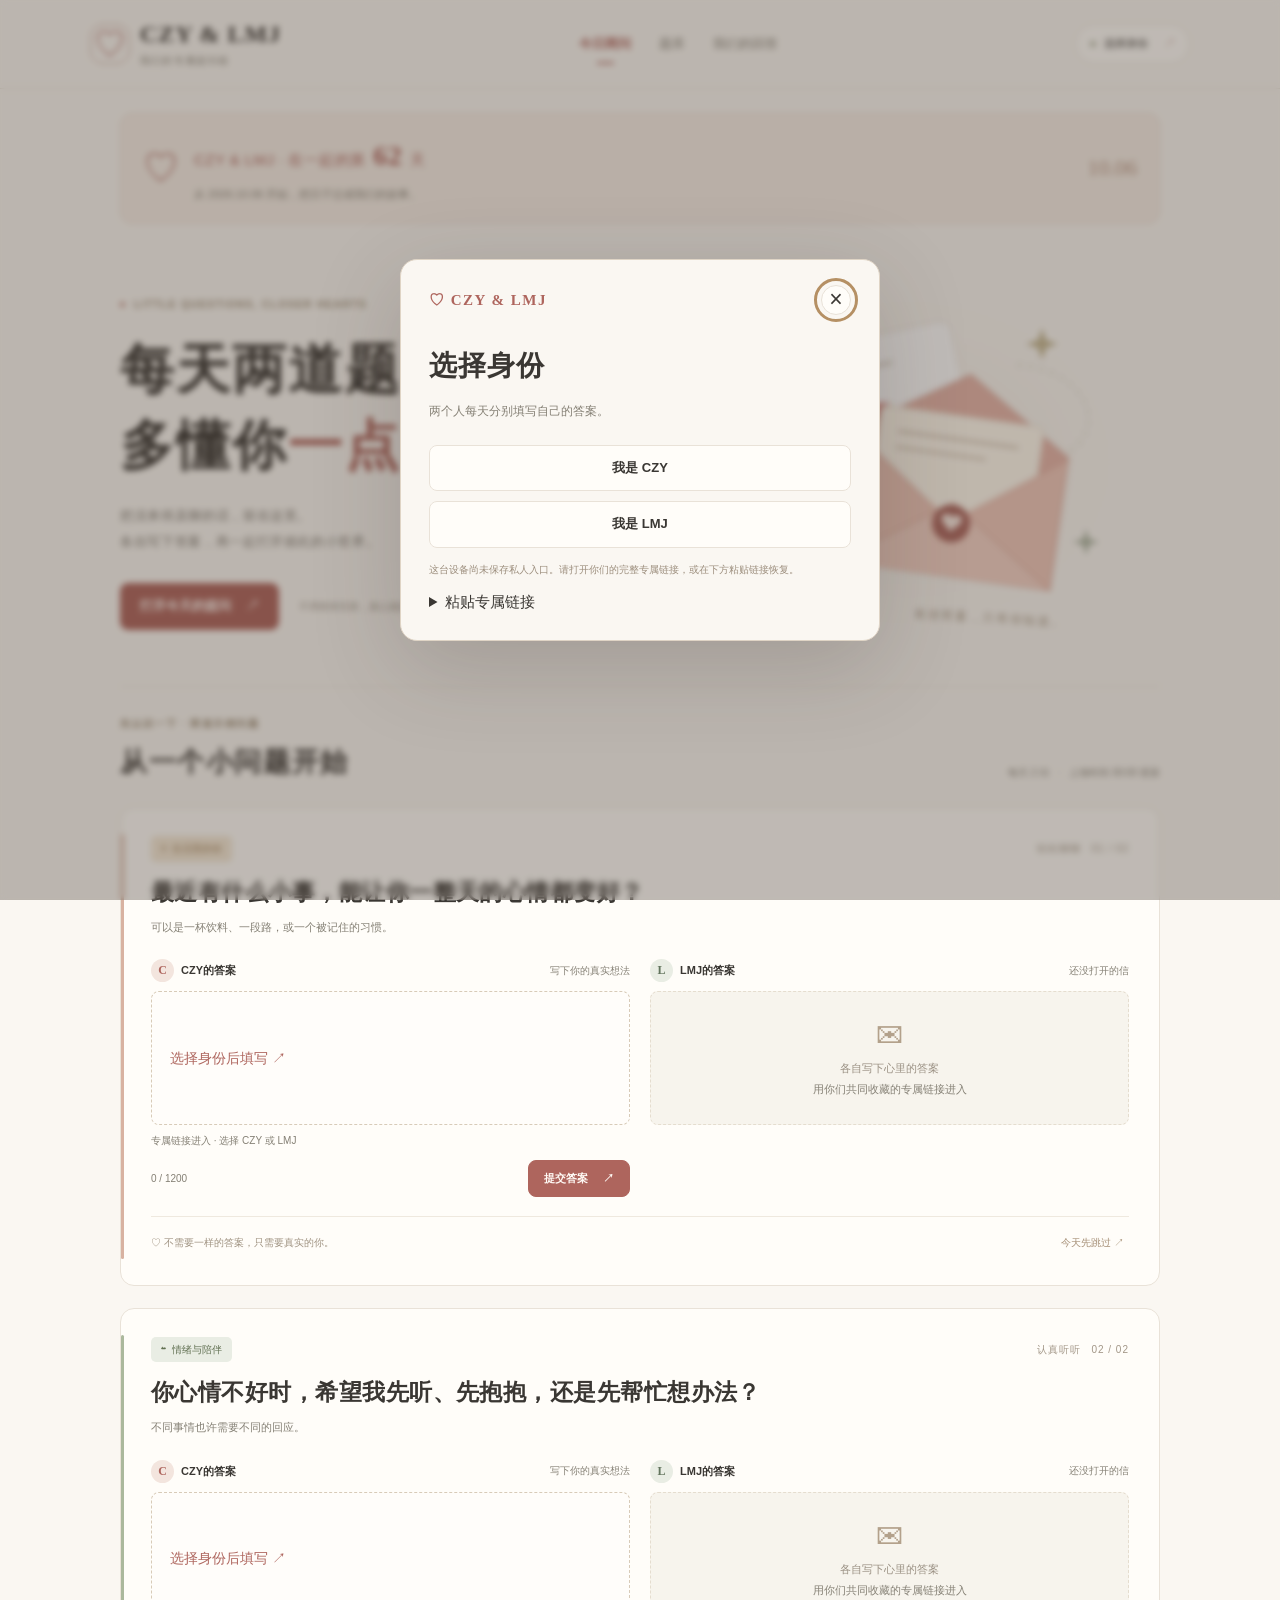
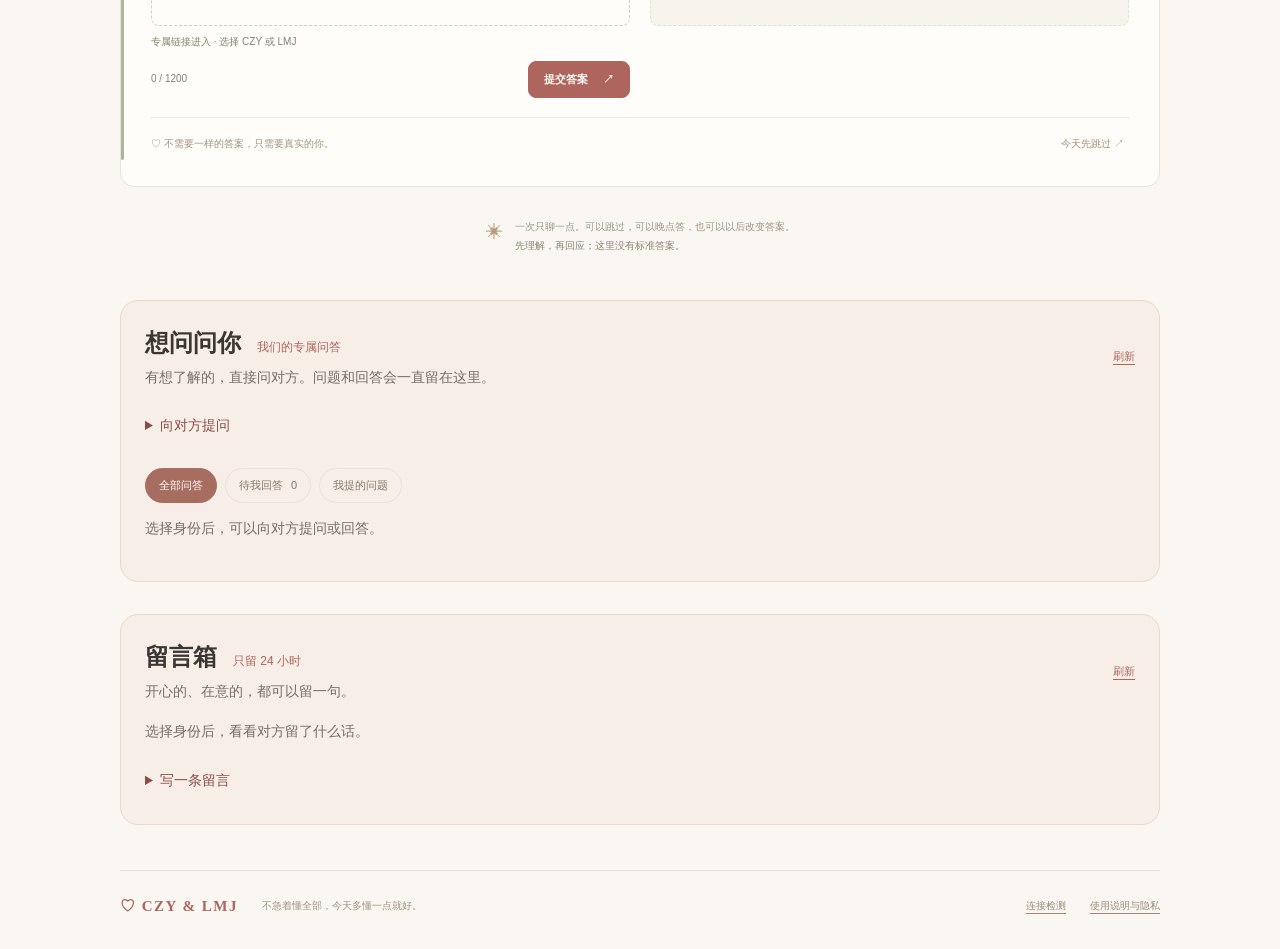
==== couple-box/index.html @ 1946dd61 "Add encrypted personal questions and replies between partners" ====
<!doctype html>
<html lang="zh-CN">
<head>
<meta charset="utf-8"><meta name="viewport" content="width=device-width,initial-scale=1,viewport-fit=cover">
<meta name="theme-color" content="#faf7f2"><meta name="referrer" content="no-referrer">
<meta name="description" content="每天两道小问题，各自写下答案，再一起读懂彼此。CZY 和 LMJ 的专属提问箱。">
<meta http-equiv="Content-Security-Policy" content="default-src 'self'; script-src 'self'; style-src 'self'; img-src 'self' data:; connect-src https://czy-lmj-couple-box.pages.dev http://127.0.0.1:43131; font-src 'self'; object-src 'none'; base-uri 'none'; form-action 'none'">
<title>CZY 和 LMJ 的专属提问箱</title>
<link rel="canonical" href="https://nick32625.github.io/couple-box/">
<link rel="icon" type="image/svg+xml" href="./icon.svg"><link rel="stylesheet" href="./style.css?v=20261021-personal-20261021-completion">
<script type="module" src="./app.js?v=20261021-personal"></script>
</head>
<body>
<a class="skip-link" href="#main">跳到主要内容</a>
<header class="site-header"><div class="header-inner">
<a href="./" class="brand" aria-label="CZY 和 LMJ 的提问箱首页"><span class="brand-icon">♡</span><span>CZY &amp; LMJ<small>我们的专属提问箱</small></span></a>
<nav aria-label="主导航"><button class="nav-tab active" data-view="today">今日两问</button><button class="nav-tab" data-view="library">题库</button><button class="nav-tab" data-view="history">我们的回答</button></nav>
<button class="account-btn" id="account-btn"><span class="status-dot"></span><span id="account-label">选择身份</span><span class="account-arrow">↗</span></button>
</div></header>
<main id="main" tabindex="-1">
<section class="anniversary-banner" aria-label="我们的恋爱纪念日"><span class="anniversary-heart" aria-hidden="true">♡</span><div><p>CZY &amp; LMJ · 在一起的第 <strong id="relationship-days">—</strong> 天</p><small>从 <time datetime="2026-10-06">2026.10.06</time> 开始，把日子过成我们的故事。</small></div><span class="anniversary-date">10.06</span></section>
<section class="view" id="view-today" aria-label="今日两问">
<div class="hero">
<div class="hero-copy"><p class="eyebrow"><span></span> LITTLE QUESTIONS, CLOSER HEARTS</p><h1>每天两道题，<br>多懂你<span class="accent">一点。</span></h1><p class="hero-desc">把没来得及聊的话，留在这里。<br>各自写下答案，再一起打开彼此的小世界。</p><div class="hero-actions"><button class="btn primary" id="start-btn">打开今天的提问 <span>↗</span></button><span class="hero-note">不用答得完美，真心就好。</span></div></div>
<div class="hero-art" aria-hidden="true"><svg viewBox="0 0 440 320" fill="none"><path d="M39 153c-30-91 94-127 109-78 14 44-68 68-23 107 27 24 74-3 70-35" stroke="#c7c7b0" stroke-width="1.5" stroke-dasharray="4 7"/><path d="M330 71c69 4 95 67 44 90" stroke="#c7c7b0" stroke-width="1.5" stroke-dasharray="4 7"/><path d="m354 34 4 12 12 4-12 4-4 12-4-12-12-4 12-4 4-12Z" fill="#c4b793"/><path d="m63 228 3 8 8 3-8 3-3 8-3-8-8-3 8-3 3-8Z" fill="#c4b793"/><g transform="rotate(-12 185 150)"><rect x="105" y="44" width="180" height="208" rx="11" fill="#fff" stroke="#e6dcd1"/><path d="M127 74h92M127 89h62" stroke="#ddd6cc" stroke-width="4" stroke-linecap="round"/><path d="M182 121c-16-24-47-2-29 21l29 29 29-29c18-23-13-45-29-21Z" fill="#db9690"/><path d="M127 197h124M127 212h91" stroke="#e6dcd1" stroke-width="4" stroke-linecap="round"/></g><g transform="rotate(8 270 195)"><path d="m159 149 108-69 108 69v134H159V149Z" fill="#e5b4a8" stroke="#ce9b8e"/><rect x="183" y="122" width="164" height="126" rx="7" fill="#fff9ee" stroke="#e3d6c6"/><path d="M204 146h119M204 162h88" stroke="#d7c9b8" stroke-width="3" stroke-linecap="round"/><path d="m159 151 108 78 108-78v132H159V151Z" fill="#efc6b9" stroke="#d8a799"/><path d="m159 283 108-73 108 73" fill="#f3d1c5" stroke="#d8a799"/><circle cx="268" cy="230" r="19" fill="#ad6860"/><path d="M268 224c-5-7-14 0-8 6l8 8 8-8c6-6-3-13-8-6Z" fill="#faebe3"/></g><path d="m398 235 3 10 10 3-10 3-3 10-3-10-10-3 10-3 3-10Z" fill="#adb5a3"/><path d="M88 285c49 6 79-8 84-24" stroke="#bcb9a2" stroke-width="1.5" stroke-dasharray="4 7"/></svg><span class="art-caption">有些答案，只有你知道。</span></div>
</div>
<div class="daily-heading" id="daily-anchor"><div><p class="eyebrow" id="date-label">TODAY'S LITTLE CONVERSATION</p><h2 id="daily-title">今天，想听你说</h2></div><span class="daily-count">每天 2 问 <span>·</span> 上海时间 00:00 更新</span></div>
<div class="room-strip" id="room-strip" hidden><div><span class="paired-hearts">♡ ♡</span><span id="room-names"></span><span id="join-status" class="muted"></span></div><div><span id="sync-state" role="status">正在连接云端</span><button class="text-btn" id="refresh-btn">刷新</button><button class="text-btn" id="invite-btn">保存入口 ↗</button></div></div>
<div class="message error" id="page-error" role="alert" hidden></div>
<div id="daily-cards" class="daily-cards"><div class="loading-card">正在准备今天的问题…</div></div>
<div class="gentle-note"><span>✳</span><p>一次只聊一点。可以跳过，可以晚点答，也可以以后改变答案。<br><strong>先理解，再回应；这里没有标准答案。</strong></p></div>
<section class="whispers personal-questions" id="personal-questions" aria-labelledby="personal-title">
<div class="whisper-heading"><div><h2 id="personal-title">想问问你 <span>我们的专属问答</span></h2><p>有想了解的，直接问对方。问题和回答会一直留在这里。</p></div><button type="button" class="text-btn" data-personal-refresh>刷新</button></div>
<details class="whisper-compose personal-compose"><summary>向对方提问</summary><form data-personal-compose>
<label for="personal-input" data-personal-label>想问对方什么？</label>
<textarea id="personal-input" maxlength="600" rows="3" placeholder="有件事，我想听听你的想法……"></textarea>
<div class="whisper-compose-foot"><span data-personal-count>0 / 600</span><button type="submit" class="btn primary" data-personal-send>发送问题</button></div>
</form></details>
<div class="filter-row personal-filters" aria-label="筛选专属问答"><button type="button" class="filter-chip selected" data-personal-filter="all" aria-pressed="true">全部问答</button><button type="button" class="filter-chip" data-personal-filter="pending" aria-pressed="false">待我回答 <span data-personal-pending>0</span></button><button type="button" class="filter-chip" data-personal-filter="mine" aria-pressed="false">我提的问题</button></div>
<p class="whisper-status" role="status" data-personal-status hidden></p><div data-personal-list></div>
<button type="button" class="text-btn" data-personal-more hidden>查看更多问答</button>
</section>
<section class="whispers mailbox" id="mailbox" aria-labelledby="mailbox-title">
<div class="whisper-heading"><div><h2 id="mailbox-title">留言箱 <span>只留 24 小时</span></h2><p>开心的、在意的，都可以留一句。</p></div><button type="button" class="text-btn" data-whisper-refresh>刷新</button></div>
<div data-whisper-list></div>
<details class="whisper-compose"><summary>写一条留言</summary><form>
<label for="mailbox-input" data-whisper-label>给对方的一句话</label>
<textarea id="mailbox-input" maxlength="600" rows="4" placeholder="发生了什么，心里怎么想，希望对方知道什么……" aria-describedby="mailbox-policy" autocomplete="off"></textarea>
<fieldset class="tone-picker"><legend>这条留言是什么心情？</legend>
<label><input type="radio" name="message-tone" value="joy" required><span>小确幸<small>一点小开心</small></span></label>
<label><input type="radio" name="message-tone" value="warmth"><span>超开心<small>真的很开心</small></span></label>
<label><input type="radio" name="message-tone" value="grumble"><span>小在意<small>有一点不舒服</small></span></label>
<label><input type="radio" name="message-tone" value="serious"><span>认真说说<small>希望你重视这件事</small></span></label>
</fieldset>
<div class="whisper-compose-foot"><span data-whisper-count>0 / 600</span><button type="submit" class="btn primary" data-whisper-send>发送</button></div>
<p id="mailbox-policy" class="whisper-policy">发送后 24 小时自动消失，不留历史。未发送的文字不会保存。</p>
</form></details><p class="whisper-status" role="status" data-whisper-status hidden></p>
</section>
</section>
<section class="view" id="view-library" aria-label="题库" hidden><div class="page-title"><p class="eyebrow">A LITTLE MORE ABOUT YOU</p><h1>慢慢认识你</h1><p>先聊现在，再聊以后。71 道题分 4 个阶段，每天从适合当前阶段的题里随机选两道。</p></div><div class="library-tools"><label class="search"><span>⌕</span><input type="search" id="question-search" placeholder="找一个想聊的话题…" aria-label="搜索题目"></label><div class="filter-row" id="topic-filters" aria-label="按主题筛选"></div></div><div class="library-count" id="library-count"></div><div id="question-library"></div><details class="source-details"><summary>题目从哪里来？</summary><div><p>问题参考下列公开资料的主题与对话方法，重新编写为适合日常相处的中文问句，不是原版量表或关系测试。</p><ul id="source-list"></ul></div></details></section>
<section class="view" id="view-history" aria-label="我们的回答" hidden><div class="page-title"><p class="eyebrow">OUR LITTLE ARCHIVE</p><h1>写给彼此的日子</h1><p>那些认真写下来的话，会留在这里。</p></div><div id="history-content"></div></section>
</main>
<footer class="site-footer"><a href="./" class="brand-mini">♡ CZY &amp; LMJ</a><p>不急着懂全部，今天多懂一点就好。</p><a class="text-btn" href="./network.html">连接检测</a><button class="text-btn" id="help-btn">使用说明与隐私</button></footer>
<dialog id="modal"><div class="modal-top"><span class="brand-mini">♡ CZY &amp; LMJ</span><button class="close-btn" id="close-modal" aria-label="关闭弹窗">×</button></div><div id="modal-body"></div></dialog>
<div id="toast" role="status" aria-live="polite" hidden></div>
</body></html>
---- couple-box/style.css ----
:root{--paper:#faf7f2;--white:#fffdf9;--ink:#3a3733;--muted:#858075;--line:#e9e2d8;--accent:#ae655d;--accent-dark:#8a4c46;--rose:#f3e5de;--sage:#e9ede4;--green:#62745d;--peach:#f4e8d5;--serif:"Songti SC","STSong","Noto Serif SC",Georgia,serif;--sans:-apple-system,BlinkMacSystemFont,"PingFang SC","Microsoft YaHei",sans-serif}*{box-sizing:border-box}html{scroll-behavior:smooth}body{margin:0;background:var(--paper);color:var(--ink);font:15px/1.75 var(--sans);-webkit-font-smoothing:antialiased}button,input,textarea,select{font:inherit}button,a,input,textarea{touch-action:manipulation}button{cursor:pointer}button{color:inherit}a{color:inherit;text-decoration:none}button:disabled{cursor:wait;opacity:.6}button:focus-visible,a:focus-visible,input:focus-visible,textarea:focus-visible,summary:focus-visible{outline:3px solid #b59064;outline-offset:4px}[hidden]{display:none!important}.skip-link{position:fixed;z-index:100;top:-80px;left:16px;background:white;padding:12px}.skip-link:focus{top:8px}.site-header{position:sticky;top:0;z-index:20;background:rgba(250,247,242,.96);border-bottom:1px solid var(--line);backdrop-filter:blur(16px)}.header-inner{max-width:1160px;padding:20px 30px;margin:auto;display:flex;align-items:center;justify-content:space-between;gap:24px}.brand{display:flex;align-items:center;gap:10px;font-family:var(--serif);font-size:24px;font-weight:700;letter-spacing:.04em;line-height:1.2}.brand small{display:block;font:10px/1.4 var(--sans);letter-spacing:.12em;color:var(--muted);margin-top:5px}.brand-icon{display:grid;place-items:center;border:1px solid #c9a59a;width:40px;height:40px;border-radius:13px;color:var(--accent);font:32px/1 Georgia}.header-inner nav{display:flex;gap:28px;align-items:center}.nav-tab{border:0;background:transparent;padding:9px 0;color:var(--muted);font-size:13px;position:relative;white-space:nowrap}.nav-tab.active{color:var(--accent);font-weight:650}.nav-tab.active:after{content:'';height:2px;width:17px;position:absolute;bottom:0;left:calc(50% - 8px);background:var(--accent)}.account-btn{display:flex;align-items:center;gap:8px;padding:9px 14px;border:1px solid var(--line);border-radius:24px;background:var(--white);font-size:11px}.status-dot{width:6px;height:6px;border-radius:50%;background:#b6b9a4;flex:none}.account-arrow{color:var(--accent);padding-left:8px}main{max-width:1100px;margin:auto;padding:0 30px;min-height:65vh}#main:focus{outline:none}.hero{display:grid;grid-template-columns:1.12fr 1fr;align-items:center;padding:66px 0 50px;gap:40px}.eyebrow{font-size:10px;letter-spacing:.15em;color:#9a8a73;font-weight:600;margin:0 0 20px;line-height:1.7}.hero .eyebrow{display:flex;gap:9px;align-items:center}.eyebrow>span:first-child{display:inline-block;background:#bd8578;width:5px;height:5px;border-radius:50%}h1,h2,h3,p{margin-top:0}h1{font-family:var(--serif);font-size:54px;line-height:1.4;font-weight:600;letter-spacing:.04em;margin-bottom:19px}.accent{color:var(--accent)}.hero-desc{font-size:13px;line-height:2;color:#7c776e;letter-spacing:.05em}.hero-actions{display:flex;align-items:center;gap:20px;margin-top:28px}.btn{border:1px solid var(--line);background:var(--white);padding:11px 19px;min-height:44px;border-radius:8px;font-size:13px;font-weight:600;display:inline-flex;align-items:center;justify-content:center;gap:15px;transition:background .15s,transform .15s}.btn:hover{background:#f1e8de}.btn.primary{background:var(--accent);border-color:var(--accent);color:#fffaf5}.btn.primary:hover{background:var(--accent-dark)}.btn.soft{background:#f3ece2}.btn.full{width:100%}.hero-note{font-size:10px;color:#9a9185}.hero-art{position:relative;max-width:440px;width:100%;background:radial-gradient(ellipse at center,#f0e9de80,transparent 68%);padding:4px 0 22px}.hero-art svg{display:block;width:100%;height:auto}.art-caption{display:block;font-family:var(--serif);font-size:12px;letter-spacing:.14em;position:absolute;bottom:7px;right:64px;color:#a59580;transform:rotate(3deg)}.daily-heading{display:flex;align-items:flex-end;justify-content:space-between;border-top:1px solid var(--line);padding-top:28px;margin-bottom:21px;gap:20px;scroll-margin-top:115px}.daily-heading .eyebrow{margin-bottom:7px;font-size:10px}.daily-heading h2{font-family:var(--serif);font-size:27px;font-weight:600;margin:0;letter-spacing:.06em}.daily-count{font-size:10px;color:var(--muted);padding-bottom:5px;white-space:nowrap}.daily-count span{padding:0 6px}.room-strip{display:flex;flex-wrap:wrap;align-items:center;justify-content:space-between;background:#efeee6;border:1px solid #e3e4d8;padding:12px 17px;border-radius:10px;margin-bottom:16px;gap:8px 20px;font-size:11px}.room-strip>div{display:flex;gap:12px;align-items:center;flex-wrap:wrap}.paired-hearts{font-size:19px;color:var(--accent);letter-spacing:-2px}.muted{color:var(--muted)}.text-btn{border:0;background:none;padding:4px 0;font-size:11px;color:var(--accent);text-decoration:underline;text-underline-offset:4px}.daily-cards{display:grid;gap:22px}.q-card{border:1px solid var(--line);border-radius:14px;background:var(--white);padding:28px 30px;position:relative;overflow:hidden}.q-card:before{content:'';position:absolute;width:3px;top:26px;left:0;bottom:26px;background:#d8b2a1;border-radius:2px}.q-card.sage:before{background:#abb89c}.question-meta{display:flex;align-items:center;justify-content:space-between;margin-bottom:12px;gap:12px}.tag{font-size:10px;padding:4px 10px;border-radius:5px;display:inline-flex;align-items:center;gap:6px;background:var(--rose);color:#975d57}.tag.sage{background:var(--sage);color:#617052}.tag.peach{background:var(--peach);color:#9b7950}.question-meta-right{font-size:10px;color:#a29687;letter-spacing:.1em;display:flex;align-items:center;gap:10px}.question-title{font-family:var(--serif);font-size:23px;line-height:1.65;letter-spacing:.02em;font-weight:600;margin:0 0 6px;max-width:850px}.question-hint{font-size:11px;color:var(--muted);margin-bottom:22px}.answer-grid{display:grid;grid-template-columns:1fr 1fr;gap:20px}.answer-label{display:flex;align-items:center;justify-content:space-between;font-size:11px;font-weight:600;margin-bottom:9px}.avatar{width:23px;height:23px;display:inline-grid;place-items:center;border-radius:50%;background:var(--rose);color:var(--accent);margin-right:7px;font-family:var(--serif);font-size:12px}.avatar.partner{background:var(--sage);color:var(--green)}.answer-label .small{font-size:10px;color:var(--muted);font-weight:400}.answer-input{background:#fffdfa;border:1px solid #e5ddd0;width:100%;height:134px;resize:vertical;border-radius:8px;padding:13px 15px;font-size:12px;line-height:1.9;color:var(--ink);min-height:114px}.answer-input::placeholder{color:#b0a69a}.answer-input:focus{outline:1px solid #c39485;outline-offset:0}.answer-foot{display:flex;justify-content:space-between;align-items:center;gap:12px;margin-top:9px;font-size:10px;color:var(--muted);min-height:40px}.answer-foot .btn{padding:8px 15px;min-height:37px;font-size:11px;white-space:nowrap}.draft-note{font-size:10px;margin-top:7px;color:var(--muted)}.draft-note.saved{color:var(--green)}.partner-answer{border:1px dashed #e5ddcf;border-radius:8px;background:#f7f4ed;min-height:134px;display:flex;align-items:center;justify-content:center;text-align:center;padding:18px;color:#9a9083;font-size:11px;line-height:1.9}.partner-answer .letter-icon{display:block;font:27px/1.4 Georgia;color:#b3a18b;margin-bottom:4px}.partner-answer.revealed{border-style:solid;border-color:#dce1d3;background:#f1f4ec;display:block;text-align:left;color:#4f5e48;white-space:pre-wrap;overflow-wrap:anywhere;font-size:12px;line-height:1.9}.question-bottom{display:flex;justify-content:space-between;align-items:center;border-top:1px solid #efe9df;margin-top:18px;padding-top:12px;font-size:10px;color:#9f9281}.skip-question{border:0;background:none;font-size:10px;color:#a58e75;padding:5px}.gentle-note{display:flex;justify-content:center;align-items:flex-start;gap:12px;text-align:left;margin:30px auto 45px;color:#a19583;font-size:10px;line-height:1.9}.gentle-note>span{font-size:17px;color:#b49a77}.gentle-note p{margin:0}.gentle-note strong{font-weight:400;color:#8f8474}.site-footer{max-width:1040px;border-top:1px solid var(--line);margin:45px auto 0;display:flex;align-items:center;gap:24px;padding:22px 0 30px;font-size:10px;color:#a09280}.brand-mini{font-family:var(--serif);font-size:15px;font-weight:600;letter-spacing:.1em;color:var(--accent)}.site-footer p{margin:0;flex:1}.site-footer .text-btn{font-size:10px;color:#9a8b78}.homepage-link{font-size:10px;color:#9a8b78}.page-title{padding:58px 0 30px}.page-title .eyebrow{margin-bottom:12px}.page-title h1{font-size:39px;margin-bottom:12px}.page-title p:not(.eyebrow){color:var(--muted);font-size:13px}.library-tools{display:grid;gap:20px}.search{display:flex;align-items:center;gap:10px;border:1px solid var(--line);border-radius:8px;background:var(--white);padding:8px 14px;max-width:390px}.search span{font-size:23px;color:#a18a73}.search input{border:0;outline:none;width:100%;background:none;font-size:13px;color:var(--ink)}.filter-row{display:flex;gap:8px;flex-wrap:wrap}.filter-chip{background:none;border:1px solid var(--line);padding:7px 13px;border-radius:20px;font-size:11px;color:#87796a}.filter-chip.selected{background:#a86d61;color:#fff;border-color:#a86d61}.library-count{margin:22px 0 13px;color:var(--muted);font-size:11px}.question-grid{display:grid;grid-template-columns:repeat(3,1fr);gap:14px}.library-card{border:1px solid var(--line);background:var(--white);padding:20px;border-radius:10px;display:flex;flex-direction:column;gap:12px}.library-card .tag{align-self:flex-start}.library-card h3{font-family:var(--serif);font-size:17px;line-height:1.75;font-weight:600;margin:0}.library-card p{font-size:10px;color:var(--muted);margin:0}.library-card .library-depth{margin-top:auto;padding-top:10px;font-size:9px;color:#9a8a73}.source-details{border:1px solid var(--line);border-radius:10px;margin:30px 0;padding:15px 20px;font-size:11px;color:var(--muted)}summary{cursor:pointer}.source-details>div{margin-top:14px}.source-details li{margin:14px 0}.source-details a{color:var(--accent);text-decoration:underline;text-underline-offset:3px}.empty-state{padding:48px 25px;background:var(--white);border:1px dashed #d9ccba;border-radius:14px;text-align:center;color:#a08e77}.empty-state .empty-icon{font:38px/1 var(--serif);color:#c3a28e;display:block;margin-bottom:20px}.empty-state h3{font-family:var(--serif);font-size:22px;color:#6e6050;margin-bottom:10px}.empty-state p{font-size:12px}.empty-state .btn{margin-top:14px}.history-summary{display:flex;gap:40px;border-bottom:1px solid var(--line);padding-bottom:25px;margin-bottom:20px}.history-summary strong{display:block;font:33px/1.4 var(--serif);color:var(--accent)}.history-summary span{font-size:10px;color:var(--muted)}.history-list{display:grid;gap:10px}.history-row{display:flex;align-items:center;gap:20px;background:var(--white);border:1px solid var(--line);border-radius:10px;text-align:left;padding:20px 24px;width:100%}.history-day{font-family:var(--serif);font-size:22px;min-width:65px;line-height:1.2}.history-day small{display:block;font:9px/1.5 var(--sans);color:var(--muted);margin-top:4px}.history-body{flex:1}.history-body strong{font-size:12px;font-weight:500}.history-body p{font-size:10px;color:var(--muted);margin:3px 0 0}.history-status{font-size:10px;color:var(--green);padding:5px 9px;background:var(--sage);border-radius:5px}.history-arrow{color:var(--accent)}.history-date-bar{display:flex;align-items:center;justify-content:space-between;margin:25px 0 17px}.history-date-bar h2{font-family:var(--serif);font-size:23px;margin:0}.loading-card{text-align:center;border:1px solid var(--line);border-radius:12px;padding:45px;color:var(--muted);font-size:12px}.message{padding:12px 15px;border-radius:8px;font-size:12px;margin:12px 0;line-height:1.9}.message.error{background:#fff0e7;border:1px solid #ead1c2;color:#9d5548}.message.info{background:#f2f2e8;border:1px solid #dedfcf;color:#6a7056}dialog{border:1px solid #dfd4c5;background:var(--paper);border-radius:17px;padding:25px 28px;width:min(480px,calc(100% - 28px));max-height:90dvh;color:var(--ink);box-shadow:0 25px 90px #372a2330}dialog::backdrop{background:#3e322954;backdrop-filter:blur(3px)}.modal-top{display:flex;align-items:center;justify-content:space-between;margin-bottom:26px}.close-btn{background:var(--white);border:1px solid var(--line);border-radius:50%;width:30px;height:30px;font-size:23px;line-height:1}.modal-title{font-family:var(--serif);font-size:28px;letter-spacing:.04em;font-weight:600;margin-bottom:10px}.modal-desc{font-size:12px;color:var(--muted);line-height:1.9}.form-field{display:block;margin:18px 0;font-size:12px}.form-field input,.form-field textarea{display:block;border:1px solid #ddd2c2;background:var(--white);border-radius:7px;padding:11px 13px;margin-top:7px;width:100%;color:var(--ink);font-size:13px}.form-field textarea{height:100px;font-size:11px;resize:vertical;word-break:break-all}.modal-foot{font-size:10px;color:#9c8e7d;margin-top:13px;line-height:1.8}.modal-actions{display:grid;gap:10px;margin-top:22px}.steps{list-style:none;padding:0;margin:20px 0;display:grid;gap:12px;counter-reset:step}.steps li{counter-increment:step;display:flex;gap:12px;align-items:center;font-size:12px}.steps li:before{content:counter(step);font-family:var(--serif);font-size:14px;border-radius:50%;background:var(--rose);min-width:27px;height:27px;display:grid;place-items:center;color:var(--accent)}.settings-row{border-bottom:1px solid var(--line);padding:14px 0;font-size:12px;display:flex;justify-content:space-between;gap:18px;align-items:center}.settings-row p{margin:3px 0 0;font-size:10px;color:var(--muted)}.danger{color:#a8463d!important}.help-list{font-size:12px;line-height:2;padding-left:18px}.help-list li{margin-bottom:9px}#toast{position:fixed;z-index:100;bottom:30px;left:50%;transform:translateX(-50%);padding:12px 22px;border-radius:9px;background:#4f5147;color:#fffdf6;font-size:12px;box-shadow:0 6px 30px #3332;max-width:calc(100% - 35px);width:max-content;text-align:center}body.has-room .hero{padding-top:45px;padding-bottom:35px}body.has-room .hero h1{font-size:44px}body.has-room .hero-art{max-width:360px;justify-self:end}body.has-room .hero-actions{display:none}@media(max-width:900px){.header-inner{gap:20px}.header-inner nav{gap:20px}.account-btn{font-size:10px}.question-grid{grid-template-columns:repeat(2,1fr)}.hero{gap:15px}h1{font-size:45px}.hero-note{display:none}.site-footer{margin-inline:30px}.account-arrow{display:none}}@media(max-width:640px){.header-inner{padding:16px 20px 12px;display:grid;grid-template-columns:1fr auto;gap:15px}.brand{font-size:22px}.brand-icon{width:34px;height:34px;font-size:29px;border-radius:10px}.brand small{font-size:8px}.account-btn{font-size:10px;padding:7px 10px}.header-inner nav{grid-column:1/-1;grid-row:2;justify-content:center;gap:40px;border-top:1px solid var(--line);padding-top:6px}.nav-tab{font-size:12px;padding-top:7px}.nav-tab.active:after{bottom:-2px}main{padding:0 19px}.hero{padding:35px 0 26px;grid-template-columns:1fr .65fr;gap:0;align-items:center}.hero .eyebrow{font-size:7px;letter-spacing:.1em;margin-bottom:16px;gap:5px}.hero .eyebrow>span{width:4px;height:4px}h1{font-size:34px;line-height:1.55;letter-spacing:.02em;margin-bottom:12px}.hero-desc{font-size:10px;line-height:2}.hero-actions{margin-top:19px}.hero-actions .btn{font-size:10px;padding:8px 12px;gap:8px;min-height:40px}.hero-art{margin-left:-6px;width:calc(100% + 18px);padding-bottom:36px}.art-caption{font-size:7px;right:8px;bottom:24px;letter-spacing:.05em}.daily-heading{padding-top:23px;align-items:flex-start;gap:10px;scroll-margin-top:143px}.daily-heading h2{font-size:23px}.daily-heading .eyebrow{font-size:8px;letter-spacing:.07em}.daily-count{font-size:8px;white-space:normal;max-width:103px;text-align:right;line-height:1.9;padding-top:2px}.daily-count span{padding:0 2px}.room-strip{padding:10px 13px;font-size:10px}.room-strip>div{gap:9px}.room-strip .text-btn{font-size:10px}.q-card{padding:21px 18px}.question-title{font-size:21px;line-height:1.7}.question-hint{font-size:10px;margin-bottom:21px}.tag{font-size:9px;padding:4px 8px}.question-meta-right{font-size:8px;gap:6px}.answer-grid{grid-template-columns:1fr;gap:17px}.answer-input{height:135px;font-size:13px}.partner-answer{min-height:100px}.partner-answer.revealed{font-size:13px}.answer-label{font-size:11px}.question-bottom{font-size:9px;gap:8px}.question-grid{grid-template-columns:1fr}.library-card{padding:19px}.library-card h3{font-size:19px}.page-title{padding:35px 0 24px}.page-title h1{font-size:33px}.page-title p:not(.eyebrow){font-size:11px}.filter-row{gap:7px}.filter-chip{font-size:10px;padding:7px 11px}.site-footer{margin:25px 19px 0;gap:10px;display:grid;grid-template-columns:1fr auto;padding-bottom:30px}.site-footer p{font-size:9px;grid-row:2}.site-footer .homepage-link{grid-column:2;grid-row:2}.site-footer .text-btn{text-align:right}.gentle-note{font-size:9px;margin:25px 0 35px}.history-summary{gap:32px}.history-row{padding:16px 15px;gap:12px}.history-day{min-width:54px;font-size:21px}.history-body strong{font-size:11px}.history-status{font-size:9px;padding:4px 7px}.history-arrow{display:none}dialog{padding:22px}.modal-title{font-size:25px}.modal-desc{font-size:11px}body.has-room .hero{padding:28px 0 24px}body.has-room .hero h1{font-size:31px}body.has-room .hero-art{max-width:200px}body.has-room .hero-desc{font-size:10px}.source-details{font-size:10px}}@media(prefers-reduced-motion:reduce){html{scroll-behavior:auto}*{transition:none!important}}

@media(max-width:640px){.answer-input,.form-field input,.form-field textarea,.search input{font-size:16px}.q-card{scroll-margin-top:145px}}
.account-btn{max-width:180px}#account-label{min-width:0;overflow:hidden;text-overflow:ellipsis;white-space:nowrap}@media(max-width:640px){.header-inner{grid-template-columns:minmax(0,1fr) auto}.account-btn{max-width:150px}}

.answer-preview{display:block;width:100%;min-height:134px;padding:18px;border:1px dashed #d8cbb8;border-radius:8px;background:#fffdfa;color:var(--accent);text-align:left;font-size:14px;line-height:1.9}.answer-grid>div{min-width:0}.answer-input{appearance:auto;-webkit-appearance:textarea;touch-action:auto;cursor:text}

.anniversary-banner{display:flex;align-items:center;gap:15px;margin:24px 0 0;padding:17px 22px;border:1px solid #e9d9cf;border-radius:12px;background:#f6eee6;color:var(--accent)}.anniversary-heart{font:36px/1 var(--serif)}.anniversary-banner p{margin:0;font-size:15px;letter-spacing:.03em}.anniversary-banner strong{font-family:var(--serif);font-size:28px;font-weight:600;padding:0 3px}.anniversary-banner small{font-size:11px;color:var(--muted)}.anniversary-date{margin-left:auto;font:22px/1 var(--serif);color:#b99683}@media(max-width:640px){.brand{font-size:19px}.anniversary-banner{margin-top:18px;padding:13px 15px;gap:10px}.anniversary-banner p{font-size:12px}.anniversary-banner strong{font-size:25px}.anniversary-banner small{font-size:10px}.anniversary-date{display:none}.anniversary-heart{font-size:28px}}

/* Small feelings, kept separate from the permanent daily answers. */
.little-moments{display:grid;grid-template-columns:1fr 1fr;gap:18px;margin-bottom:26px;align-items:start}.whispers{min-width:0;margin:0;padding:24px;background:#f6eee7;border:1px solid #e8d9cd;border-radius:18px}
.whisper-heading{display:flex;justify-content:space-between;align-items:center;gap:12px;margin-bottom:16px}
.whisper-heading h2{font:600 24px/1.5 var(--serif);margin:0}
.whisper-heading h2 span{font:400 12px/1.5 var(--sans);color:var(--accent);margin-left:10px;white-space:nowrap}
.whisper-heading p,.whisper-empty{font-size:14px;line-height:1.7;color:#776e65;margin:5px 0 0}
.whisper-empty{margin-bottom:16px}
.whisper-note{background:var(--white);border:1px solid var(--line);border-radius:12px;padding:16px 18px;margin-bottom:12px}
.whisper-note.incoming{border-left:3px solid var(--accent)}
.whisper-note.outgoing{background:#fbf7f1}
.whisper-note-head{display:flex;justify-content:space-between;gap:10px;align-items:center;font-size:13px}
.whisper-note-head span{font-size:12px;color:#85796c;white-space:nowrap}
.whisper-text{white-space:pre-wrap;overflow-wrap:anywhere;line-height:1.85;font-size:16px;margin:10px 0}
.whisper-compose summary{cursor:pointer;color:var(--accent-dark);font-size:14px;padding:8px 0}
.whisper-compose label{display:block;margin:12px 0 8px;font-size:14px}
.whisper-compose textarea{display:block;width:100%;box-sizing:border-box;min-height:125px;resize:vertical;border:1px solid #d8c8ba;border-radius:10px;background:var(--white);padding:14px;font:16px/1.75 var(--sans);color:var(--ink)}
.whisper-compose textarea:focus{outline:2px solid #bb8773;outline-offset:2px}
.whisper-compose textarea:disabled{opacity:.65}
.whisper-compose-foot{display:flex;justify-content:space-between;align-items:center;gap:12px;margin-top:12px}
.whisper-compose-foot>span,.whisper-policy{font-size:12px;color:#807467;line-height:1.7}
.whisper-status{font-size:13px;color:var(--green);line-height:1.7;margin:12px 0 0}.whisper-status.error{color:#9b3d35}
@media(max-width:800px){.little-moments{grid-template-columns:1fr;gap:14px;margin-bottom:14px}}
.whispers.joy{background:#eef1e8;border-color:#dbe2d1}.joy .whisper-heading h2 span,.joy .whisper-compose summary{color:#62745d}.joy .whisper-note.incoming{border-left-color:#7c906e}
@media(max-width:640px){.whispers{padding:18px 16px}.whisper-heading h2{font-size:22px}.whisper-note{padding:14px}.whisper-note-head{align-items:flex-start}.whisper-note-head span{font-size:11px}}

.library-stage{margin:26px 0 36px}.library-stage-heading{display:flex;gap:12px;align-items:baseline;flex-wrap:wrap}.library-stage-heading h2{font:600 25px/1.5 var(--serif);margin:0}.library-stage-heading span{font-size:12px;color:var(--accent)}.library-stage-description{font-size:13px;color:var(--muted);margin:8px 0 16px;line-height:1.8}.little-moments{margin-top:30px}

.mailbox{margin:32px 0}.message-tone{display:inline-block;margin-top:12px;padding:3px 9px;border-radius:14px;font-size:12px;background:#edf0e5;color:#647355}.tone-warmth{background:#f5eacb;color:#896b35}.tone-grumble{background:#efe8df;color:#8a7058}.tone-serious{background:#eededb;color:#934c47}.tone-picker{display:grid;grid-template-columns:repeat(4,1fr);gap:9px;border:0;padding:0;margin:18px 0}.tone-picker legend{font-size:13px;margin-bottom:9px}.tone-picker label{margin:0;cursor:pointer;position:relative}.tone-picker input{position:absolute;opacity:0;width:1px;height:1px}.tone-picker span{display:block;text-align:center;padding:10px 5px;border:1px solid #dccfc2;border-radius:9px;background:#fffaf5;font-size:14px}.tone-picker small{display:block;font-size:11px;color:var(--muted);margin-top:3px}.tone-picker input:checked+span{border-color:var(--accent);background:var(--rose);box-shadow:0 0 0 1px var(--accent)}.tone-picker input:focus-visible+span{outline:2px solid var(--accent);outline-offset:2px}.tone-picker input:disabled+span{opacity:.6}@media(max-width:640px){.tone-picker{grid-template-columns:1fr 1fr}.mailbox{margin-top:25px}}
/* Personal questions stay below daily prompts, with a distinct persistent reply thread. */
.personal-questions{margin-bottom:32px}.personal-filters{margin:22px 0 14px}.personal-filters [data-personal-pending]{margin-left:5px;font-variant-numeric:tabular-nums}.personal-card{padding:22px;border:1px solid var(--line);border-radius:12px;background:var(--white);margin:14px 0}.personal-card h3{font:600 20px/1.7 var(--serif);white-space:pre-wrap;overflow-wrap:anywhere;margin:14px 0}.personal-answer{padding:15px 18px;background:var(--sage);border-radius:9px}.personal-answer>strong{font-size:12px;color:var(--green)}.personal-answer p{margin:8px 0;white-space:pre-wrap;overflow-wrap:anywhere;font-size:14px;line-height:1.9}.personal-reply{margin-top:16px}.personal-questions textarea{font-size:16px}.personal-questions [data-personal-more]{display:block;margin:16px auto}.personal-card .whisper-note-head{flex-wrap:wrap;gap:8px}.personal-card form{min-width:0}@media(max-width:600px){.personal-card{padding:17px}.personal-card h3{font-size:19px}.personal-filters{gap:8px}.personal-filters .filter-chip{font-size:11px;padding:8px 10px}.personal-questions .whisper-heading h2 span{display:block;margin:4px 0 0}}
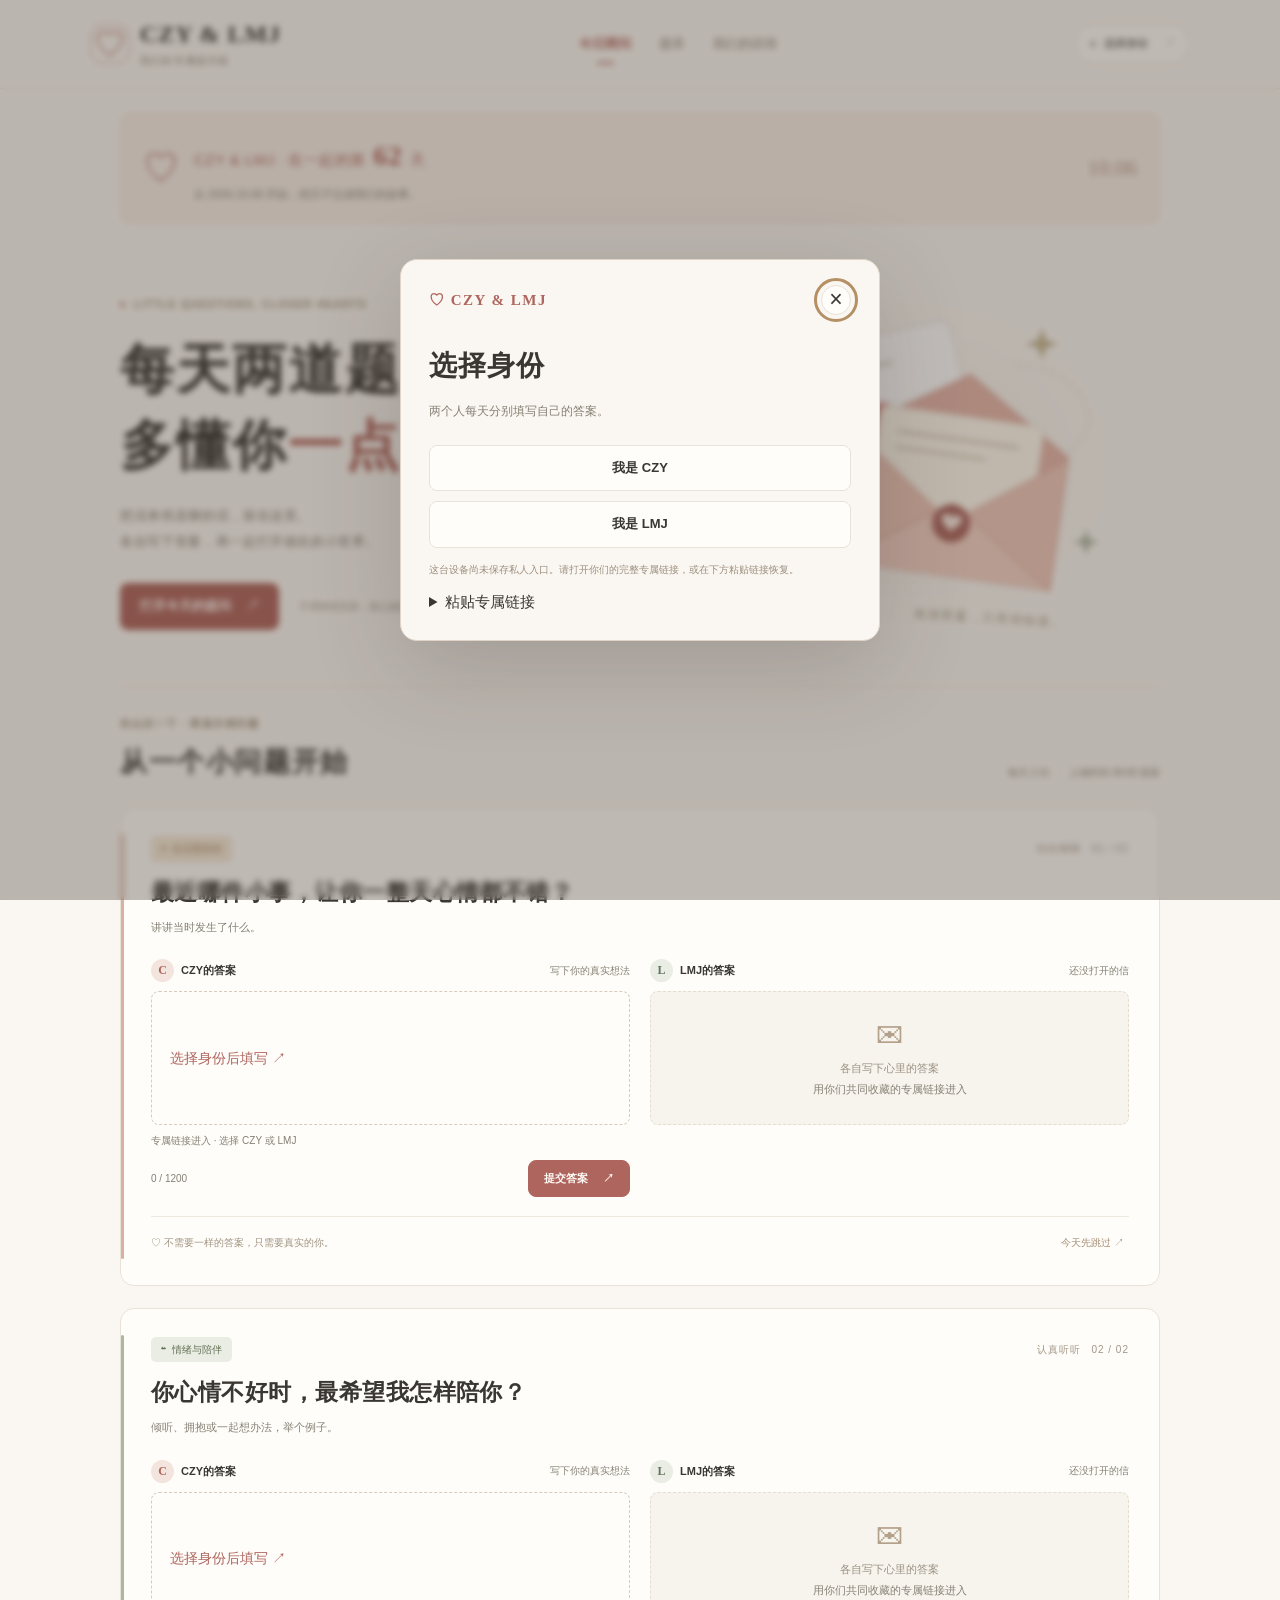
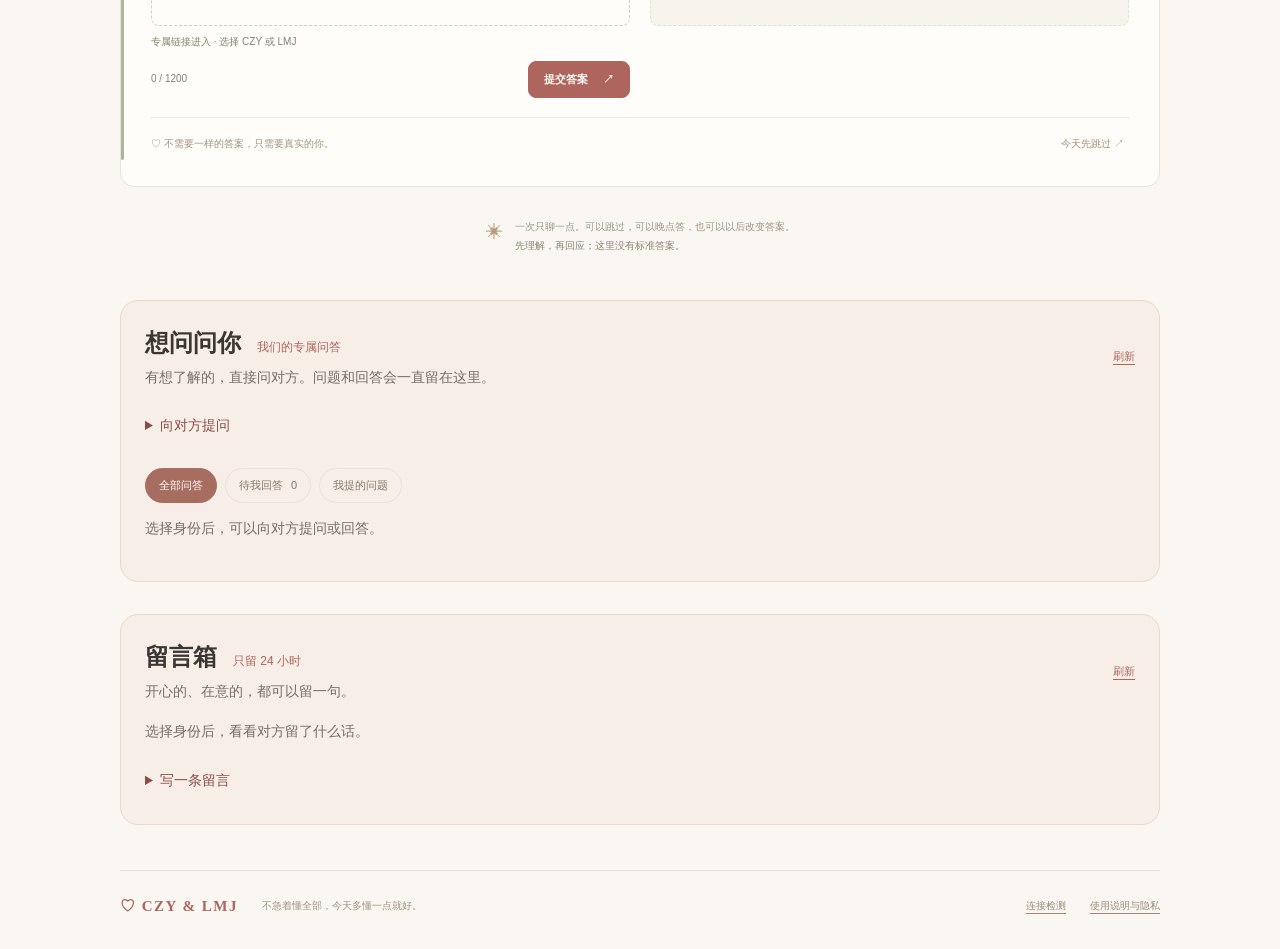
==== commit 72f0ae35: "Redesign 91 relationship prompts with three gradual question libraries" ====
--- a/couple-box/index.html
+++ b/couple-box/index.html
@@ -8,7 +8,7 @@
 <title>CZY 和 LMJ 的专属提问箱</title>
 <link rel="canonical" href="https://nick32625.github.io/couple-box/">
 <link rel="icon" type="image/svg+xml" href="./icon.svg"><link rel="stylesheet" href="./style.css?v=20261021-personal-20261021-completion">
-<script type="module" src="./app.js?v=20261021-personal"></script>
+<script type="module" src="./app.js?v=20261021-stages"></script>
 </head>
 <body>
 <a class="skip-link" href="#main">跳到主要内容</a>
@@ -57,7 +57,7 @@
 </form></details><p class="whisper-status" role="status" data-whisper-status hidden></p>
 </section>
 </section>
-<section class="view" id="view-library" aria-label="题库" hidden><div class="page-title"><p class="eyebrow">A LITTLE MORE ABOUT YOU</p><h1>慢慢认识你</h1><p>先聊现在，再聊以后。71 道题分 4 个阶段，每天从适合当前阶段的题里随机选两道。</p></div><div class="library-tools"><label class="search"><span>⌕</span><input type="search" id="question-search" placeholder="找一个想聊的话题…" aria-label="搜索题目"></label><div class="filter-row" id="topic-filters" aria-label="按主题筛选"></div></div><div class="library-count" id="library-count"></div><div id="question-library"></div><details class="source-details"><summary>题目从哪里来？</summary><div><p>问题参考下列公开资料的主题与对话方法，重新编写为适合日常相处的中文问句，不是原版量表或关系测试。</p><ul id="source-list"></ul></div></details></section>
+<section class="view" id="view-library" aria-label="题库" hidden><div class="page-title"><p class="eyebrow">A LITTLE MORE ABOUT YOU</p><h1>慢慢认识你</h1><p>91 道题，3 个阶段。每天从已开放的题里随机选两道，聊点日常，也聊点心里话。</p></div><div class="library-tools"><label class="search"><span>⌕</span><input type="search" id="question-search" placeholder="找一个想聊的话题…" aria-label="搜索题目"></label><div class="filter-row" id="topic-filters" aria-label="按主题筛选"></div></div><div class="library-count" id="library-count"></div><div id="question-library"></div><details class="source-details"><summary>题目从哪里来？</summary><div><p>问题参考下列公开资料的主题与对话方法，重新编写为适合日常相处的中文问句，不是原版量表或关系测试。阶段时间是本提问箱的安排，并非研究规定的恋爱进度。</p><ul id="source-list"></ul></div></details></section>
 <section class="view" id="view-history" aria-label="我们的回答" hidden><div class="page-title"><p class="eyebrow">OUR LITTLE ARCHIVE</p><h1>写给彼此的日子</h1><p>那些认真写下来的话，会留在这里。</p></div><div id="history-content"></div></section>
 </main>
 <footer class="site-footer"><a href="./" class="brand-mini">♡ CZY &amp; LMJ</a><p>不急着懂全部，今天多懂一点就好。</p><a class="text-btn" href="./network.html">连接检测</a><button class="text-btn" id="help-btn">使用说明与隐私</button></footer>
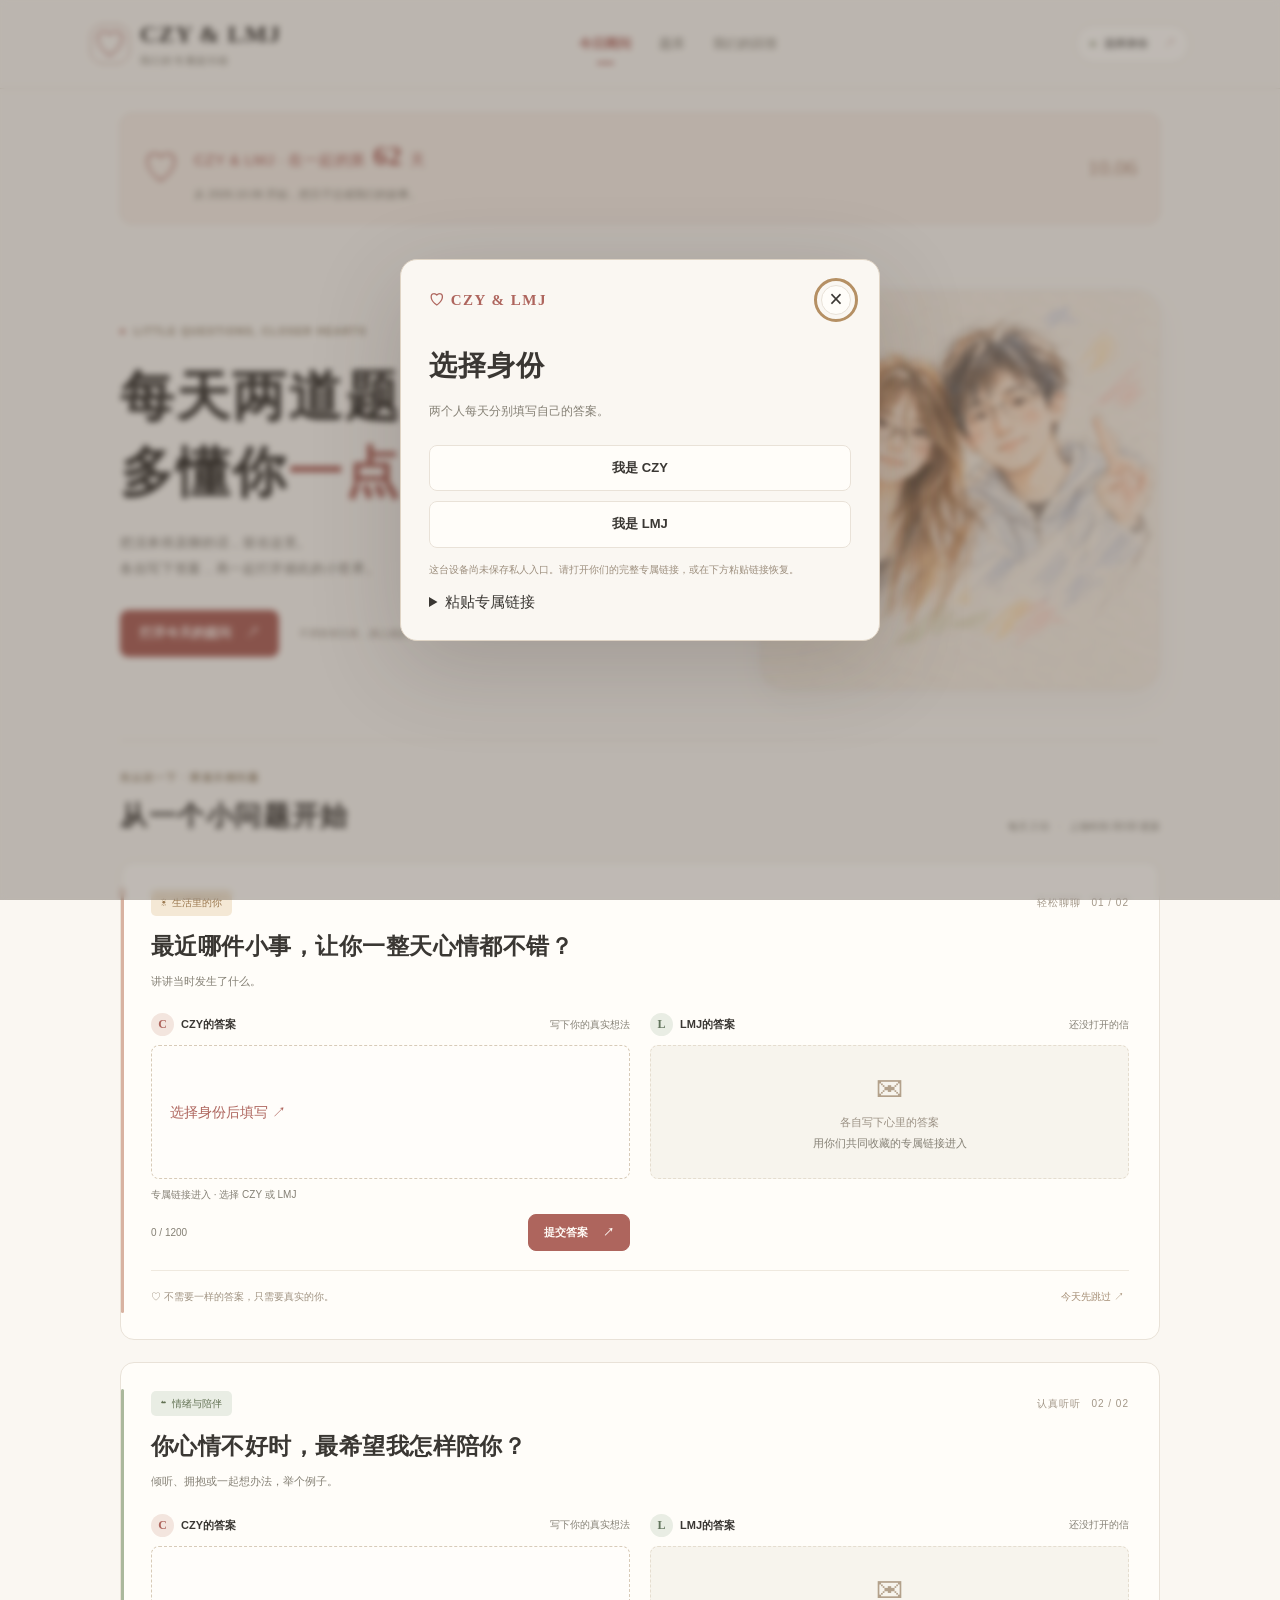
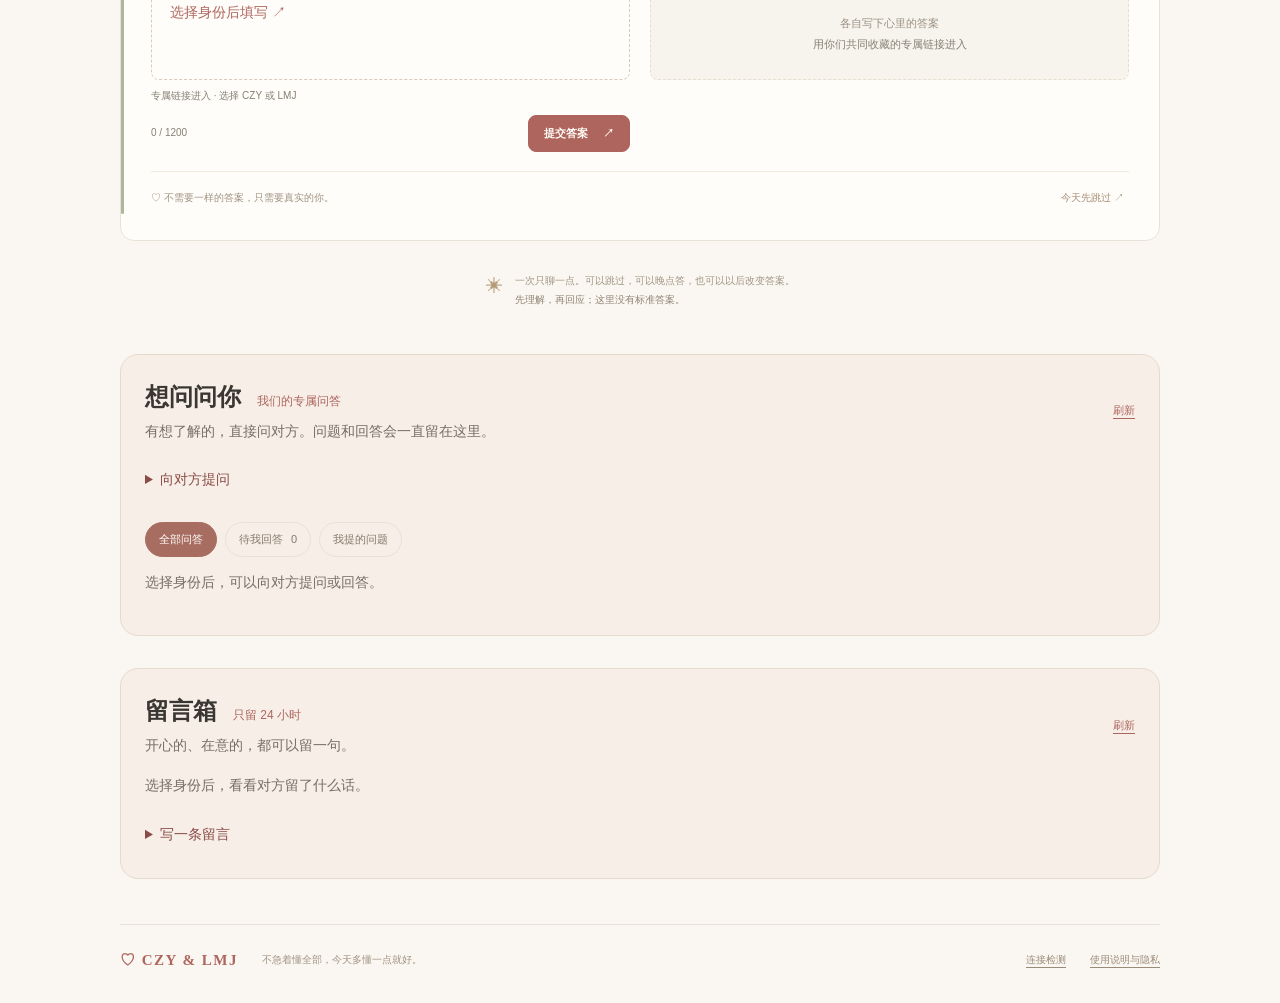
==== commit 403f4888: "Add the selected CZY and LMJ illustration to the question-box homepage" ====
--- a/couple-box/index.html
+++ b/couple-box/index.html
@@ -7,8 +7,8 @@
 <meta http-equiv="Content-Security-Policy" content="default-src 'self'; script-src 'self'; style-src 'self'; img-src 'self' data:; connect-src https://czy-lmj-couple-box.pages.dev http://127.0.0.1:43131; font-src 'self'; object-src 'none'; base-uri 'none'; form-action 'none'">
 <title>CZY 和 LMJ 的专属提问箱</title>
 <link rel="canonical" href="https://nick32625.github.io/couple-box/">
-<link rel="icon" type="image/svg+xml" href="./icon.svg"><link rel="stylesheet" href="./style.css?v=20261021-personal-20261021-completion">
-<script type="module" src="./app.js?v=20261021-stages"></script>
+<link rel="icon" type="image/svg+xml" href="./icon.svg"><link rel="stylesheet" href="./style.css?v=20261021-portrait">
+<script type="module" src="./app.js?v=20261021-past"></script>
 </head>
 <body>
 <a class="skip-link" href="#main">跳到主要内容</a>
@@ -22,7 +22,7 @@
 <section class="view" id="view-today" aria-label="今日两问">
 <div class="hero">
 <div class="hero-copy"><p class="eyebrow"><span></span> LITTLE QUESTIONS, CLOSER HEARTS</p><h1>每天两道题，<br>多懂你<span class="accent">一点。</span></h1><p class="hero-desc">把没来得及聊的话，留在这里。<br>各自写下答案，再一起打开彼此的小世界。</p><div class="hero-actions"><button class="btn primary" id="start-btn">打开今天的提问 <span>↗</span></button><span class="hero-note">不用答得完美，真心就好。</span></div></div>
-<div class="hero-art" aria-hidden="true"><svg viewBox="0 0 440 320" fill="none"><path d="M39 153c-30-91 94-127 109-78 14 44-68 68-23 107 27 24 74-3 70-35" stroke="#c7c7b0" stroke-width="1.5" stroke-dasharray="4 7"/><path d="M330 71c69 4 95 67 44 90" stroke="#c7c7b0" stroke-width="1.5" stroke-dasharray="4 7"/><path d="m354 34 4 12 12 4-12 4-4 12-4-12-12-4 12-4 4-12Z" fill="#c4b793"/><path d="m63 228 3 8 8 3-8 3-3 8-3-8-8-3 8-3 3-8Z" fill="#c4b793"/><g transform="rotate(-12 185 150)"><rect x="105" y="44" width="180" height="208" rx="11" fill="#fff" stroke="#e6dcd1"/><path d="M127 74h92M127 89h62" stroke="#ddd6cc" stroke-width="4" stroke-linecap="round"/><path d="M182 121c-16-24-47-2-29 21l29 29 29-29c18-23-13-45-29-21Z" fill="#db9690"/><path d="M127 197h124M127 212h91" stroke="#e6dcd1" stroke-width="4" stroke-linecap="round"/></g><g transform="rotate(8 270 195)"><path d="m159 149 108-69 108 69v134H159V149Z" fill="#e5b4a8" stroke="#ce9b8e"/><rect x="183" y="122" width="164" height="126" rx="7" fill="#fff9ee" stroke="#e3d6c6"/><path d="M204 146h119M204 162h88" stroke="#d7c9b8" stroke-width="3" stroke-linecap="round"/><path d="m159 151 108 78 108-78v132H159V151Z" fill="#efc6b9" stroke="#d8a799"/><path d="m159 283 108-73 108 73" fill="#f3d1c5" stroke="#d8a799"/><circle cx="268" cy="230" r="19" fill="#ad6860"/><path d="M268 224c-5-7-14 0-8 6l8 8 8-8c6-6-3-13-8-6Z" fill="#faebe3"/></g><path d="m398 235 3 10 10 3-10 3-3 10-3-10-10-3 10-3 3-10Z" fill="#adb5a3"/><path d="M88 285c49 6 79-8 84-24" stroke="#bcb9a2" stroke-width="1.5" stroke-dasharray="4 7"/></svg><span class="art-caption">有些答案，只有你知道。</span></div>
+<div class="hero-art hero-portrait"><img src="./assets/czy-lmj-portrait.webp" width="1254" height="1254" alt="LMJ 和 CZY 并肩比耶的手绘合照" fetchpriority="high" decoding="async"></div>
 </div>
 <div class="daily-heading" id="daily-anchor"><div><p class="eyebrow" id="date-label">TODAY'S LITTLE CONVERSATION</p><h2 id="daily-title">今天，想听你说</h2></div><span class="daily-count">每天 2 问 <span>·</span> 上海时间 00:00 更新</span></div>
 <div class="room-strip" id="room-strip" hidden><div><span class="paired-hearts">♡ ♡</span><span id="room-names"></span><span id="join-status" class="muted"></span></div><div><span id="sync-state" role="status">正在连接云端</span><button class="text-btn" id="refresh-btn">刷新</button><button class="text-btn" id="invite-btn">保存入口 ↗</button></div></div>
--- a/couple-box/style.css
+++ b/couple-box/style.css
@@ -37,3 +37,8 @@
 .mailbox{margin:32px 0}.message-tone{display:inline-block;margin-top:12px;padding:3px 9px;border-radius:14px;font-size:12px;background:#edf0e5;color:#647355}.tone-warmth{background:#f5eacb;color:#896b35}.tone-grumble{background:#efe8df;color:#8a7058}.tone-serious{background:#eededb;color:#934c47}.tone-picker{display:grid;grid-template-columns:repeat(4,1fr);gap:9px;border:0;padding:0;margin:18px 0}.tone-picker legend{font-size:13px;margin-bottom:9px}.tone-picker label{margin:0;cursor:pointer;position:relative}.tone-picker input{position:absolute;opacity:0;width:1px;height:1px}.tone-picker span{display:block;text-align:center;padding:10px 5px;border:1px solid #dccfc2;border-radius:9px;background:#fffaf5;font-size:14px}.tone-picker small{display:block;font-size:11px;color:var(--muted);margin-top:3px}.tone-picker input:checked+span{border-color:var(--accent);background:var(--rose);box-shadow:0 0 0 1px var(--accent)}.tone-picker input:focus-visible+span{outline:2px solid var(--accent);outline-offset:2px}.tone-picker input:disabled+span{opacity:.6}@media(max-width:640px){.tone-picker{grid-template-columns:1fr 1fr}.mailbox{margin-top:25px}}
 /* Personal questions stay below daily prompts, with a distinct persistent reply thread. */
 .personal-questions{margin-bottom:32px}.personal-filters{margin:22px 0 14px}.personal-filters [data-personal-pending]{margin-left:5px;font-variant-numeric:tabular-nums}.personal-card{padding:22px;border:1px solid var(--line);border-radius:12px;background:var(--white);margin:14px 0}.personal-card h3{font:600 20px/1.7 var(--serif);white-space:pre-wrap;overflow-wrap:anywhere;margin:14px 0}.personal-answer{padding:15px 18px;background:var(--sage);border-radius:9px}.personal-answer>strong{font-size:12px;color:var(--green)}.personal-answer p{margin:8px 0;white-space:pre-wrap;overflow-wrap:anywhere;font-size:14px;line-height:1.9}.personal-reply{margin-top:16px}.personal-questions textarea{font-size:16px}.personal-questions [data-personal-more]{display:block;margin:16px auto}.personal-card .whisper-note-head{flex-wrap:wrap;gap:8px}.personal-card form{min-width:0}@media(max-width:600px){.personal-card{padding:17px}.personal-card h3{font-size:19px}.personal-filters{gap:8px}.personal-filters .filter-chip{font-size:11px;padding:8px 10px}.personal-questions .whisper-heading h2 span{display:block;margin:4px 0 0}}
+
+/* The couple's own illustration, kept whole at every screen size. */
+.hero .hero-portrait,body.has-room .hero .hero-portrait{width:100%;max-width:400px;margin:0;padding:0;justify-self:end;background:none;border:1px solid var(--line);border-radius:24px;overflow:hidden;box-shadow:0 12px 36px #6e57400c}
+.hero-portrait img{display:block;width:100%;height:auto;aspect-ratio:1;object-fit:contain}
+@media(max-width:640px){.hero{grid-template-columns:1fr;gap:24px}.hero .hero-portrait,body.has-room .hero .hero-portrait{order:-1;justify-self:center;width:100%;max-width:260px;border-radius:18px}.hero-copy{min-width:0}.hero .hero-actions{margin-top:18px}body.has-room .hero .hero-portrait{max-width:220px}}
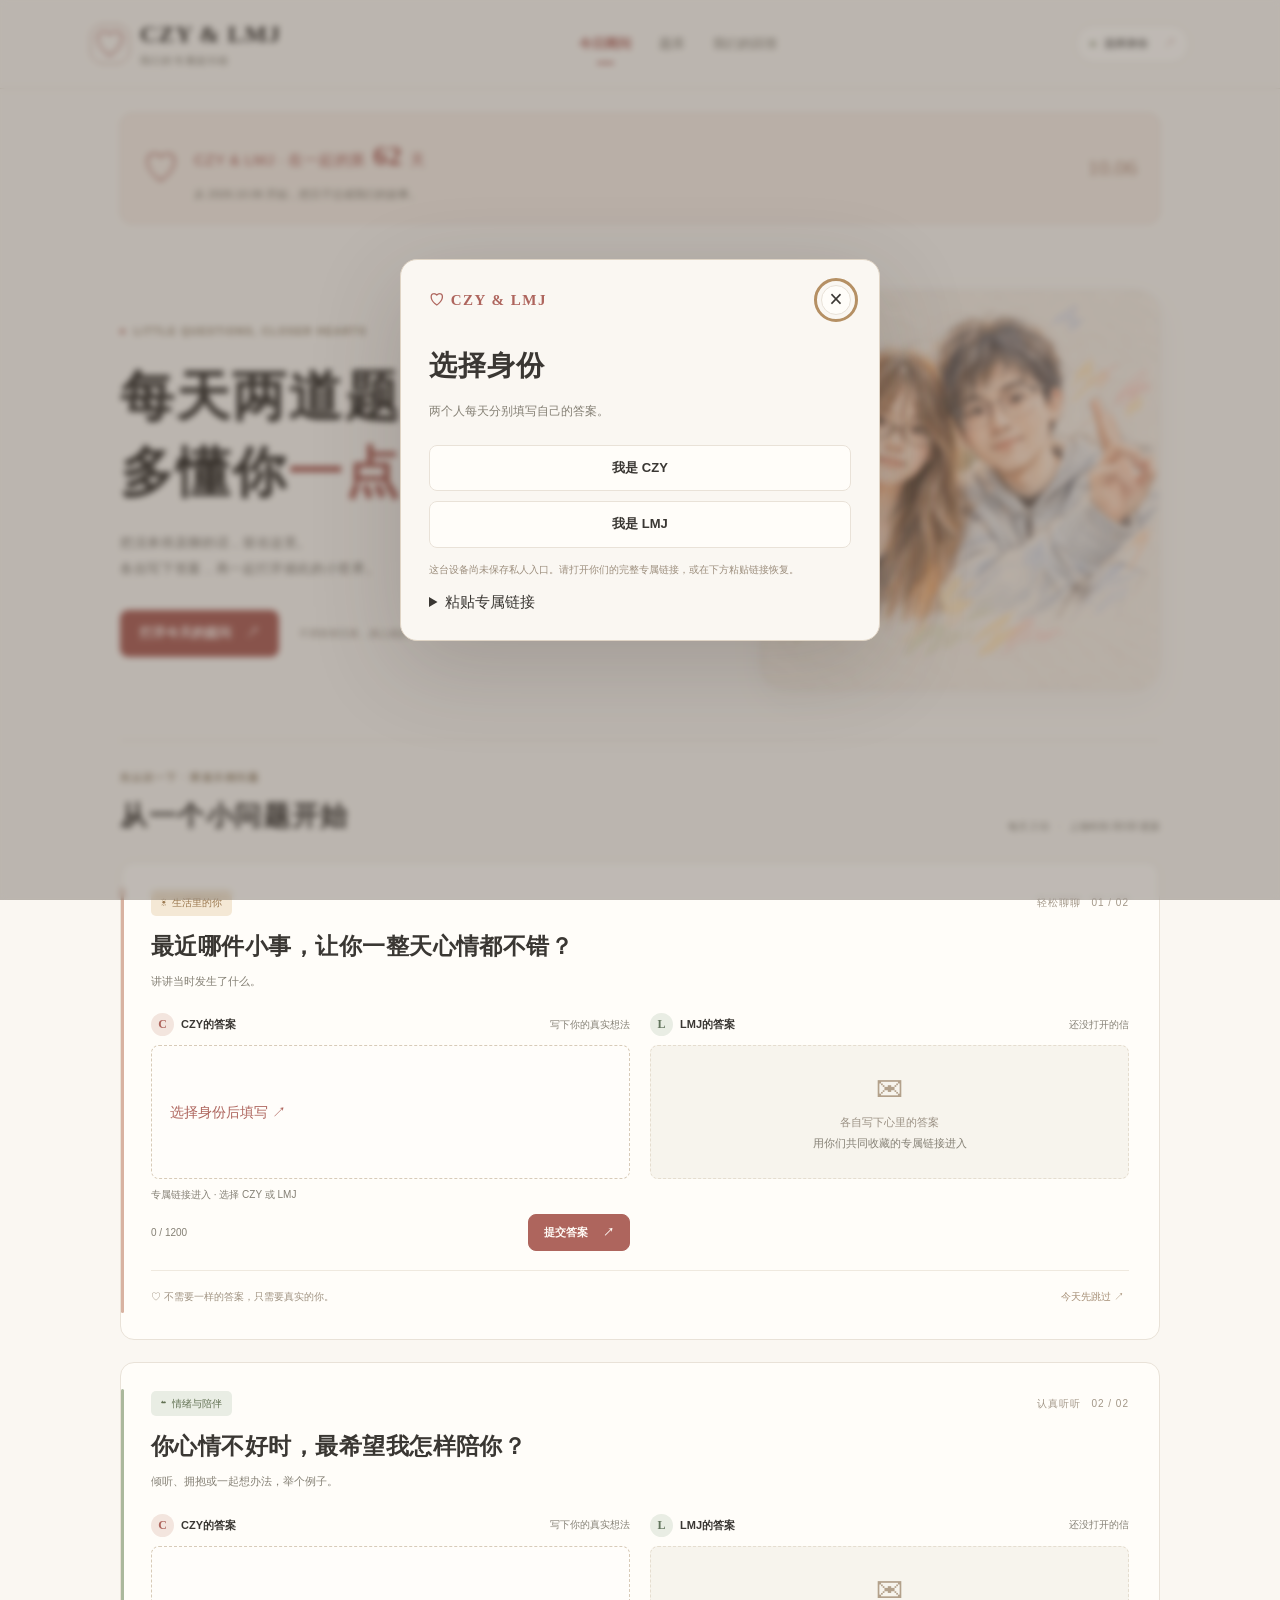
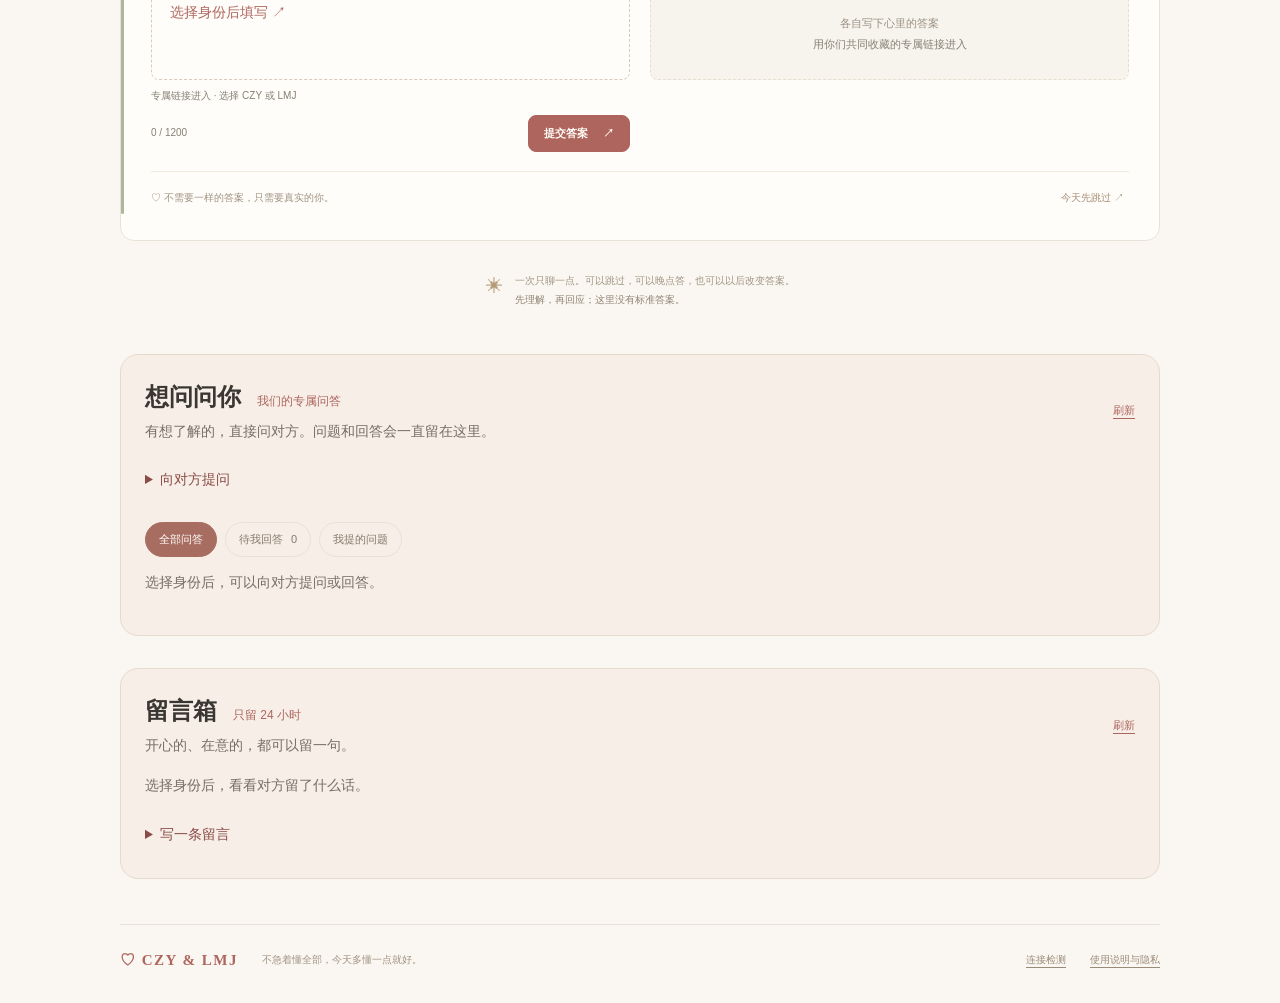
==== commit 14b07d98: "Replace homepage portrait with the newly selected illustration" ====
--- a/couple-box/index.html
+++ b/couple-box/index.html
@@ -22,7 +22,7 @@
 <section class="view" id="view-today" aria-label="今日两问">
 <div class="hero">
 <div class="hero-copy"><p class="eyebrow"><span></span> LITTLE QUESTIONS, CLOSER HEARTS</p><h1>每天两道题，<br>多懂你<span class="accent">一点。</span></h1><p class="hero-desc">把没来得及聊的话，留在这里。<br>各自写下答案，再一起打开彼此的小世界。</p><div class="hero-actions"><button class="btn primary" id="start-btn">打开今天的提问 <span>↗</span></button><span class="hero-note">不用答得完美，真心就好。</span></div></div>
-<div class="hero-art hero-portrait"><img src="./assets/czy-lmj-portrait.webp" width="1254" height="1254" alt="LMJ 和 CZY 并肩比耶的手绘合照" fetchpriority="high" decoding="async"></div>
+<div class="hero-art hero-portrait"><img src="./assets/czy-lmj-portrait-v2.webp" width="1254" height="1254" alt="LMJ 和 CZY 并肩比耶的手绘合照" fetchpriority="high" decoding="async"></div>
 </div>
 <div class="daily-heading" id="daily-anchor"><div><p class="eyebrow" id="date-label">TODAY'S LITTLE CONVERSATION</p><h2 id="daily-title">今天，想听你说</h2></div><span class="daily-count">每天 2 问 <span>·</span> 上海时间 00:00 更新</span></div>
 <div class="room-strip" id="room-strip" hidden><div><span class="paired-hearts">♡ ♡</span><span id="room-names"></span><span id="join-status" class="muted"></span></div><div><span id="sync-state" role="status">正在连接云端</span><button class="text-btn" id="refresh-btn">刷新</button><button class="text-btn" id="invite-btn">保存入口 ↗</button></div></div>
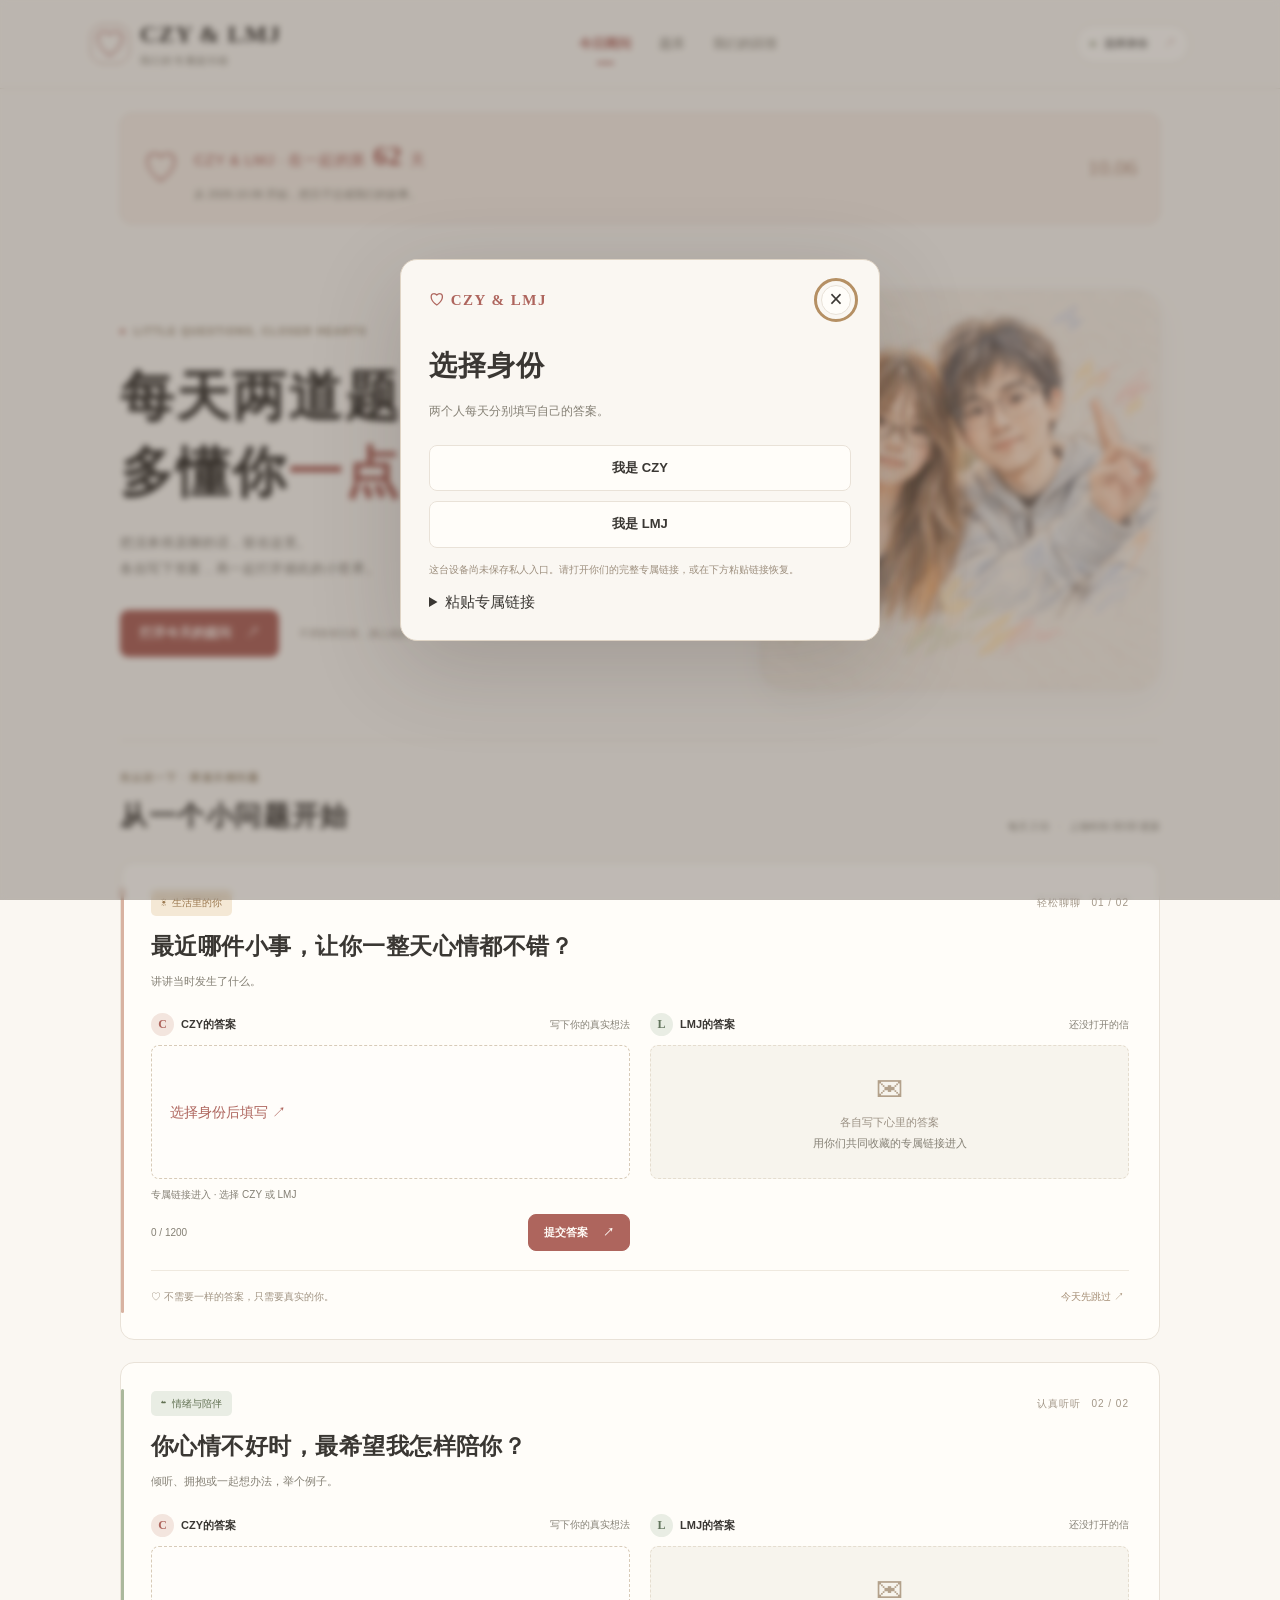
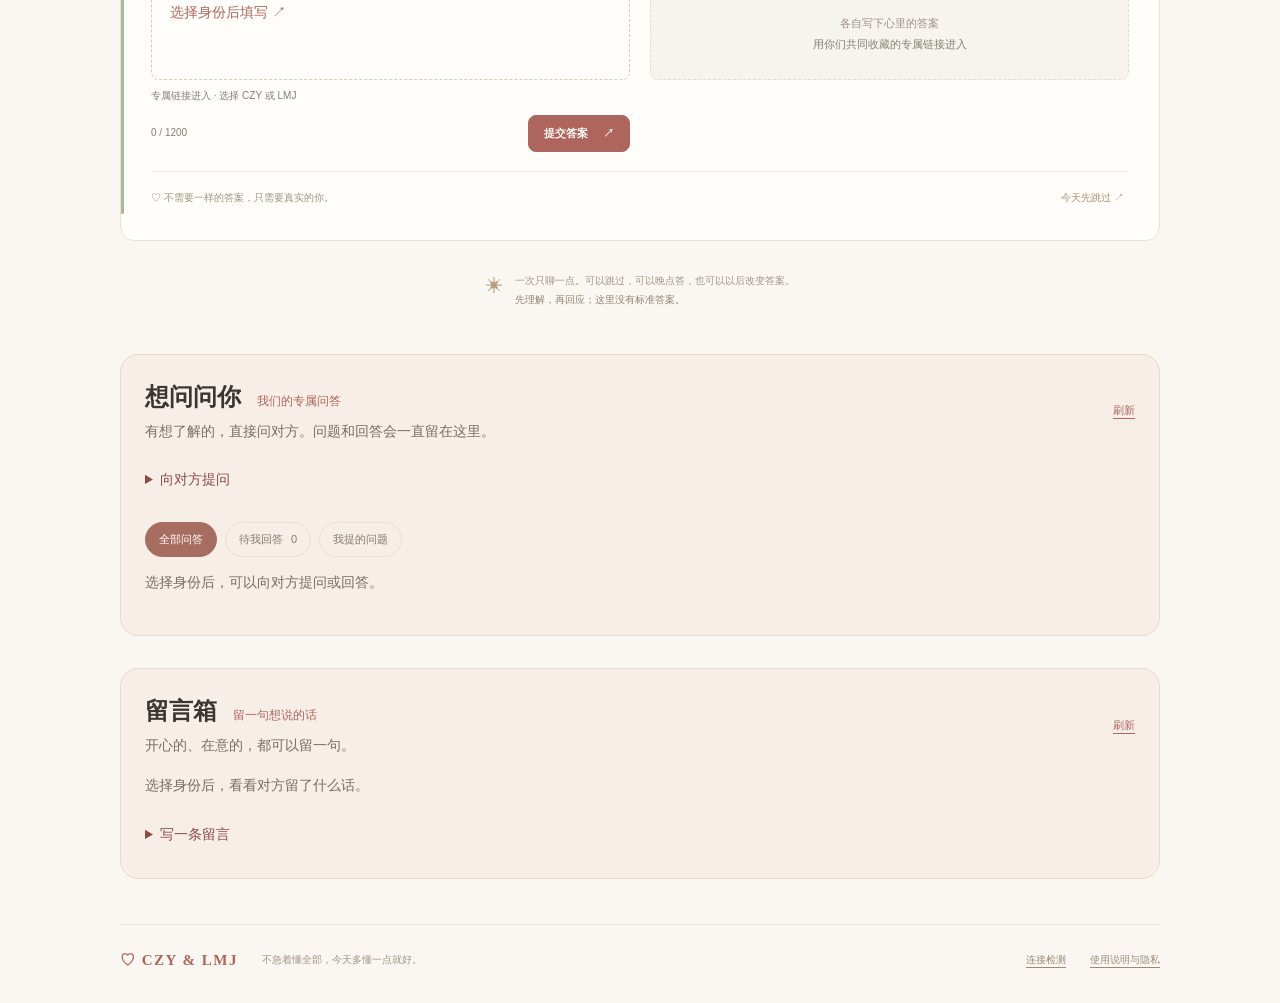
==== commit f1a2d35b: "Allow permanent or 24-hour mailbox messages with mood-based defaults" ====
--- a/couple-box/index.html
+++ b/couple-box/index.html
@@ -7,8 +7,8 @@
 <meta http-equiv="Content-Security-Policy" content="default-src 'self'; script-src 'self'; style-src 'self'; img-src 'self' data:; connect-src https://czy-lmj-couple-box.pages.dev http://127.0.0.1:43131; font-src 'self'; object-src 'none'; base-uri 'none'; form-action 'none'">
 <title>CZY 和 LMJ 的专属提问箱</title>
 <link rel="canonical" href="https://nick32625.github.io/couple-box/">
-<link rel="icon" type="image/svg+xml" href="./icon.svg"><link rel="stylesheet" href="./style.css?v=20261021-portrait">
-<script type="module" src="./app.js?v=20261021-past"></script>
+<link rel="icon" type="image/svg+xml" href="./icon.svg"><link rel="stylesheet" href="./style.css?v=20261022-retention">
+<script type="module" src="./app.js?v=20261022-retention"></script>
 </head>
 <body>
 <a class="skip-link" href="#main">跳到主要内容</a>
@@ -41,7 +41,7 @@
 <button type="button" class="text-btn" data-personal-more hidden>查看更多问答</button>
 </section>
 <section class="whispers mailbox" id="mailbox" aria-labelledby="mailbox-title">
-<div class="whisper-heading"><div><h2 id="mailbox-title">留言箱 <span>只留 24 小时</span></h2><p>开心的、在意的，都可以留一句。</p></div><button type="button" class="text-btn" data-whisper-refresh>刷新</button></div>
+<div class="whisper-heading"><div><h2 id="mailbox-title">留言箱 <span>留一句想说的话</span></h2><p>开心的、在意的，都可以留一句。</p></div><button type="button" class="text-btn" data-whisper-refresh>刷新</button></div>
 <div data-whisper-list></div>
 <details class="whisper-compose"><summary>写一条留言</summary><form>
 <label for="mailbox-input" data-whisper-label>给对方的一句话</label>
@@ -52,8 +52,9 @@
 <label><input type="radio" name="message-tone" value="grumble"><span>小在意<small>有一点不舒服</small></span></label>
 <label><input type="radio" name="message-tone" value="serious"><span>认真说说<small>希望你重视这件事</small></span></label>
 </fieldset>
+<div class="retention-picker"><label for="mailbox-retention">保留多久</label><select id="mailbox-retention" data-whisper-retention aria-describedby="mailbox-retention-hint"><option value="forever">一直保留</option><option value="24h" selected>24 小时后消失</option></select><small id="mailbox-retention-hint">开心的默认一直保留，在意的默认 24 小时，都可以调整。</small></div>
 <div class="whisper-compose-foot"><span data-whisper-count>0 / 600</span><button type="submit" class="btn primary" data-whisper-send>发送</button></div>
-<p id="mailbox-policy" class="whisper-policy">发送后 24 小时自动消失，不留历史。未发送的文字不会保存。</p>
+<p id="mailbox-policy" class="whisper-policy">选择一直保留的留言会留在留言箱；限时留言发送满 24 小时后消失。未发送的文字不会保存。</p>
 </form></details><p class="whisper-status" role="status" data-whisper-status hidden></p>
 </section>
 </section>
--- a/couple-box/style.css
+++ b/couple-box/style.css
@@ -42,3 +42,5 @@
 .hero .hero-portrait,body.has-room .hero .hero-portrait{width:100%;max-width:400px;margin:0;padding:0;justify-self:end;background:none;border:1px solid var(--line);border-radius:24px;overflow:hidden;box-shadow:0 12px 36px #6e57400c}
 .hero-portrait img{display:block;width:100%;height:auto;aspect-ratio:1;object-fit:contain}
 @media(max-width:640px){.hero{grid-template-columns:1fr;gap:24px}.hero .hero-portrait,body.has-room .hero .hero-portrait{order:-1;justify-self:center;width:100%;max-width:260px;border-radius:18px}.hero-copy{min-width:0}.hero .hero-actions{margin-top:18px}body.has-room .hero .hero-portrait{max-width:220px}}
+
+.retention-picker{display:grid;grid-template-columns:auto minmax(0,1fr);gap:8px 16px;align-items:center;margin:18px 0}.retention-picker label{margin:0;font-size:13px}.retention-picker select{width:100%;min-height:44px;padding:9px 12px;border:1px solid var(--line);border-radius:8px;background:var(--white);color:var(--ink);font-size:16px}.retention-picker small{grid-column:1/-1;font-size:11px;color:var(--muted);line-height:1.8}
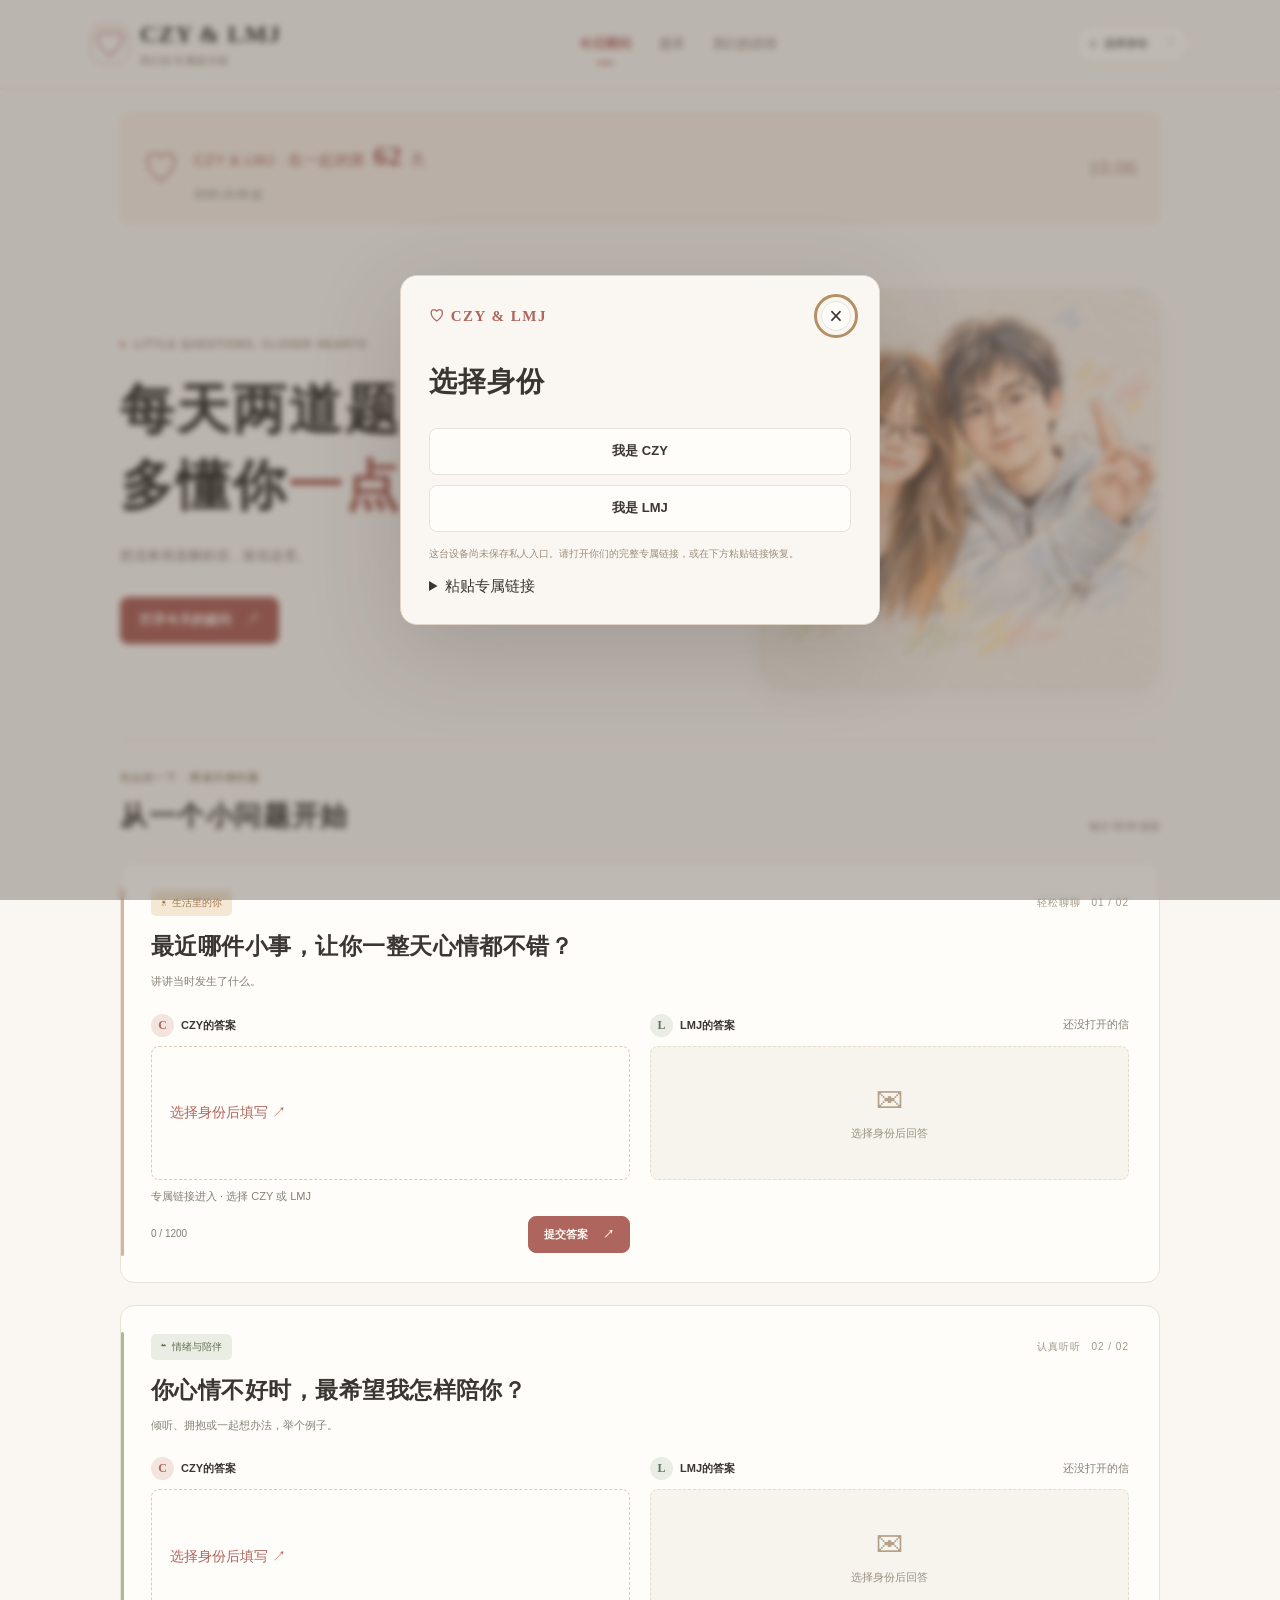
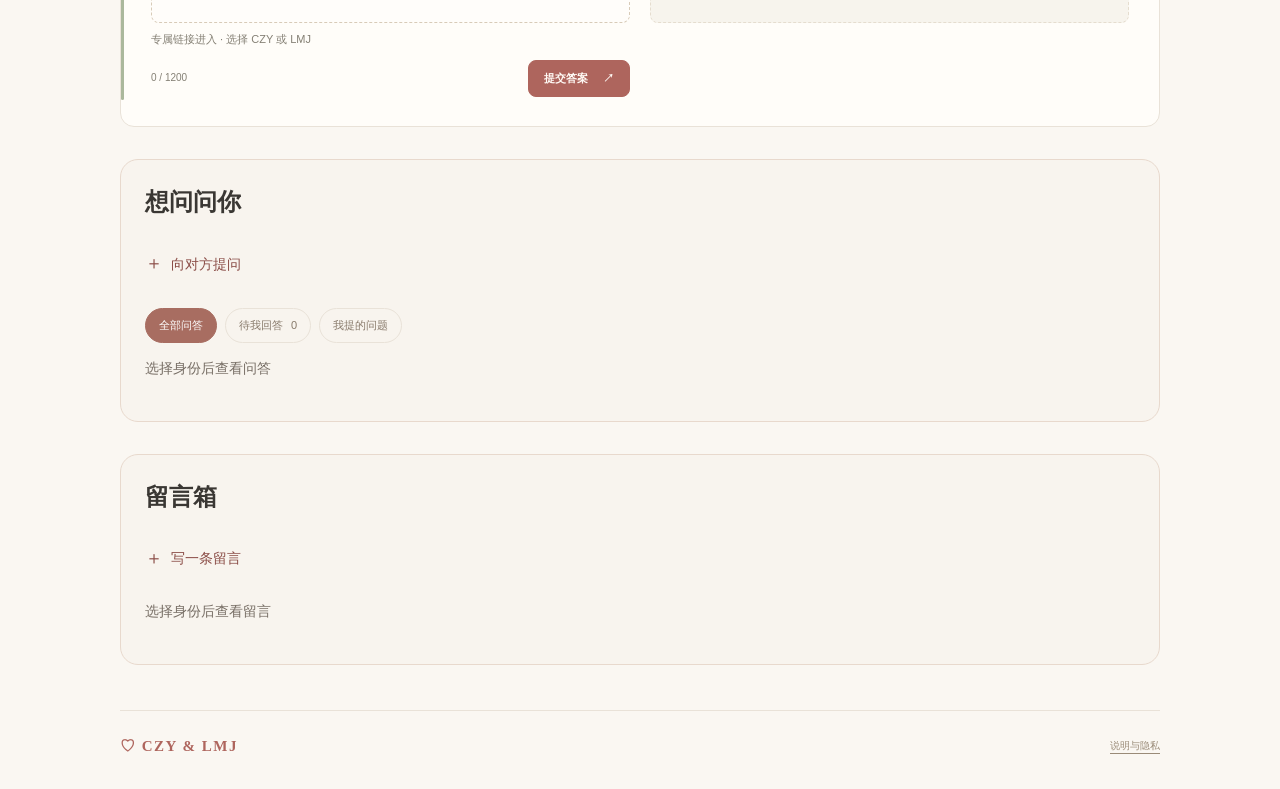
==== commit 45730774: "Show record timestamps and simplify couple box layout" ====
--- a/couple-box/index.html
+++ b/couple-box/index.html
@@ -7,8 +7,8 @@
 <meta http-equiv="Content-Security-Policy" content="default-src 'self'; script-src 'self'; style-src 'self'; img-src 'self' data:; connect-src https://czy-lmj-couple-box.pages.dev http://127.0.0.1:43131; font-src 'self'; object-src 'none'; base-uri 'none'; form-action 'none'">
 <title>CZY 和 LMJ 的专属提问箱</title>
 <link rel="canonical" href="https://nick32625.github.io/couple-box/">
-<link rel="icon" type="image/svg+xml" href="./icon.svg"><link rel="stylesheet" href="./style.css?v=20261022-retention">
-<script type="module" src="./app.js?v=20261022-retention"></script>
+<link rel="icon" type="image/svg+xml" href="./icon.svg"><link rel="stylesheet" href="./style.css?v=20261022-display">
+<script type="module" src="./app.js?v=20261022-display"></script>
 </head>
 <body>
 <a class="skip-link" href="#main">跳到主要内容</a>
@@ -18,19 +18,19 @@
 <button class="account-btn" id="account-btn"><span class="status-dot"></span><span id="account-label">选择身份</span><span class="account-arrow">↗</span></button>
 </div></header>
 <main id="main" tabindex="-1">
-<section class="anniversary-banner" aria-label="我们的恋爱纪念日"><span class="anniversary-heart" aria-hidden="true">♡</span><div><p>CZY &amp; LMJ · 在一起的第 <strong id="relationship-days">—</strong> 天</p><small>从 <time datetime="2026-10-06">2026.10.06</time> 开始，把日子过成我们的故事。</small></div><span class="anniversary-date">10.06</span></section>
+<section class="anniversary-banner" aria-label="我们的恋爱纪念日"><span class="anniversary-heart" aria-hidden="true">♡</span><div><p>CZY &amp; LMJ · 在一起的第 <strong id="relationship-days">—</strong> 天</p><small><time datetime="2026-10-06">2026.10.06</time> 起</small></div><span class="anniversary-date">10.06</span></section>
 <section class="view" id="view-today" aria-label="今日两问">
 <div class="hero">
-<div class="hero-copy"><p class="eyebrow"><span></span> LITTLE QUESTIONS, CLOSER HEARTS</p><h1>每天两道题，<br>多懂你<span class="accent">一点。</span></h1><p class="hero-desc">把没来得及聊的话，留在这里。<br>各自写下答案，再一起打开彼此的小世界。</p><div class="hero-actions"><button class="btn primary" id="start-btn">打开今天的提问 <span>↗</span></button><span class="hero-note">不用答得完美，真心就好。</span></div></div>
+<div class="hero-copy"><p class="eyebrow"><span></span> LITTLE QUESTIONS, CLOSER HEARTS</p><h1>每天两道题，<br>多懂你<span class="accent">一点。</span></h1><p class="hero-desc">把没来得及聊的话，留在这里。</p><div class="hero-actions"><button class="btn primary" id="start-btn">打开今天的提问 <span>↗</span></button></div></div>
 <div class="hero-art hero-portrait"><img src="./assets/czy-lmj-portrait-v2.webp" width="1254" height="1254" alt="LMJ 和 CZY 并肩比耶的手绘合照" fetchpriority="high" decoding="async"></div>
 </div>
-<div class="daily-heading" id="daily-anchor"><div><p class="eyebrow" id="date-label">TODAY'S LITTLE CONVERSATION</p><h2 id="daily-title">今天，想听你说</h2></div><span class="daily-count">每天 2 问 <span>·</span> 上海时间 00:00 更新</span></div>
-<div class="room-strip" id="room-strip" hidden><div><span class="paired-hearts">♡ ♡</span><span id="room-names"></span><span id="join-status" class="muted"></span></div><div><span id="sync-state" role="status">正在连接云端</span><button class="text-btn" id="refresh-btn">刷新</button><button class="text-btn" id="invite-btn">保存入口 ↗</button></div></div>
+<div class="daily-heading" id="daily-anchor"><div><p class="eyebrow" id="date-label">TODAY'S LITTLE CONVERSATION</p><h2 id="daily-title">今天，想听你说</h2></div><span class="daily-count">每日 00:00 更新</span></div>
+<div class="room-strip" id="room-strip" hidden><div><span class="paired-hearts">♡ ♡</span><span id="room-names"></span></div><div><span id="sync-state" role="status">正在连接云端</span><button class="text-btn" id="refresh-btn" hidden>重试</button><button class="text-btn" id="invite-btn">保存入口 ↗</button></div></div>
 <div class="message error" id="page-error" role="alert" hidden></div>
 <div id="daily-cards" class="daily-cards"><div class="loading-card">正在准备今天的问题…</div></div>
-<div class="gentle-note"><span>✳</span><p>一次只聊一点。可以跳过，可以晚点答，也可以以后改变答案。<br><strong>先理解，再回应；这里没有标准答案。</strong></p></div>
+
 <section class="whispers personal-questions" id="personal-questions" aria-labelledby="personal-title">
-<div class="whisper-heading"><div><h2 id="personal-title">想问问你 <span>我们的专属问答</span></h2><p>有想了解的，直接问对方。问题和回答会一直留在这里。</p></div><button type="button" class="text-btn" data-personal-refresh>刷新</button></div>
+<div class="whisper-heading"><h2 id="personal-title">想问问你</h2><button type="button" class="text-btn" data-personal-refresh hidden>重试</button></div>
 <details class="whisper-compose personal-compose"><summary>向对方提问</summary><form data-personal-compose>
 <label for="personal-input" data-personal-label>想问对方什么？</label>
 <textarea id="personal-input" maxlength="600" rows="3" placeholder="有件事，我想听听你的想法……"></textarea>
@@ -41,27 +41,27 @@
 <button type="button" class="text-btn" data-personal-more hidden>查看更多问答</button>
 </section>
 <section class="whispers mailbox" id="mailbox" aria-labelledby="mailbox-title">
-<div class="whisper-heading"><div><h2 id="mailbox-title">留言箱 <span>留一句想说的话</span></h2><p>开心的、在意的，都可以留一句。</p></div><button type="button" class="text-btn" data-whisper-refresh>刷新</button></div>
-<div data-whisper-list></div>
+<div class="whisper-heading"><h2 id="mailbox-title">留言箱</h2><button type="button" class="text-btn" data-whisper-refresh hidden>重试</button></div>
 <details class="whisper-compose"><summary>写一条留言</summary><form>
 <label for="mailbox-input" data-whisper-label>给对方的一句话</label>
-<textarea id="mailbox-input" maxlength="600" rows="4" placeholder="发生了什么，心里怎么想，希望对方知道什么……" aria-describedby="mailbox-policy" autocomplete="off"></textarea>
-<fieldset class="tone-picker"><legend>这条留言是什么心情？</legend>
-<label><input type="radio" name="message-tone" value="joy" required><span>小确幸<small>一点小开心</small></span></label>
-<label><input type="radio" name="message-tone" value="warmth"><span>超开心<small>真的很开心</small></span></label>
-<label><input type="radio" name="message-tone" value="grumble"><span>小在意<small>有一点不舒服</small></span></label>
-<label><input type="radio" name="message-tone" value="serious"><span>认真说说<small>希望你重视这件事</small></span></label>
+<textarea id="mailbox-input" maxlength="600" rows="4" placeholder="想说的话……" autocomplete="off"></textarea>
+<fieldset class="tone-picker"><legend>心情</legend>
+<label><input type="radio" name="message-tone" value="joy" required><span>小确幸</span></label>
+<label><input type="radio" name="message-tone" value="warmth"><span>超开心</span></label>
+<label><input type="radio" name="message-tone" value="grumble"><span>小在意</span></label>
+<label><input type="radio" name="message-tone" value="serious"><span>认真说说</span></label>
 </fieldset>
-<div class="retention-picker"><label for="mailbox-retention">保留多久</label><select id="mailbox-retention" data-whisper-retention aria-describedby="mailbox-retention-hint"><option value="forever">一直保留</option><option value="24h" selected>24 小时后消失</option></select><small id="mailbox-retention-hint">开心的默认一直保留，在意的默认 24 小时，都可以调整。</small></div>
+<div class="retention-picker"><label for="mailbox-retention">保留多久</label><select id="mailbox-retention" data-whisper-retention><option value="forever">一直保留</option><option value="24h" selected>24 小时后消失</option></select></div>
 <div class="whisper-compose-foot"><span data-whisper-count>0 / 600</span><button type="submit" class="btn primary" data-whisper-send>发送</button></div>
-<p id="mailbox-policy" class="whisper-policy">选择一直保留的留言会留在留言箱；限时留言发送满 24 小时后消失。未发送的文字不会保存。</p>
+
 </form></details><p class="whisper-status" role="status" data-whisper-status hidden></p>
+<div data-whisper-list></div><button type="button" class="text-btn record-more" data-whisper-more hidden>更早的留言</button>
 </section>
 </section>
-<section class="view" id="view-library" aria-label="题库" hidden><div class="page-title"><p class="eyebrow">A LITTLE MORE ABOUT YOU</p><h1>慢慢认识你</h1><p>91 道题，3 个阶段。每天从已开放的题里随机选两道，聊点日常，也聊点心里话。</p></div><div class="library-tools"><label class="search"><span>⌕</span><input type="search" id="question-search" placeholder="找一个想聊的话题…" aria-label="搜索题目"></label><div class="filter-row" id="topic-filters" aria-label="按主题筛选"></div></div><div class="library-count" id="library-count"></div><div id="question-library"></div><details class="source-details"><summary>题目从哪里来？</summary><div><p>问题参考下列公开资料的主题与对话方法，重新编写为适合日常相处的中文问句，不是原版量表或关系测试。阶段时间是本提问箱的安排，并非研究规定的恋爱进度。</p><ul id="source-list"></ul></div></details></section>
-<section class="view" id="view-history" aria-label="我们的回答" hidden><div class="page-title"><p class="eyebrow">OUR LITTLE ARCHIVE</p><h1>写给彼此的日子</h1><p>那些认真写下来的话，会留在这里。</p></div><div id="history-content"></div></section>
+<section class="view" id="view-library" aria-label="题库" hidden><div class="page-title"><p class="eyebrow">A LITTLE MORE ABOUT YOU</p><h1>慢慢认识你</h1></div><div class="library-tools"><label class="search"><span>⌕</span><input type="search" id="question-search" placeholder="找一个想聊的话题…" aria-label="搜索题目"></label><div class="filter-row" id="topic-filters" aria-label="按主题筛选"></div></div><div class="library-count" id="library-count"></div><div id="question-library"></div><details class="source-details"><summary>题目从哪里来？</summary><div><p>问题参考下列公开资料的主题与对话方法，重新编写为适合日常相处的中文问句，不是原版量表或关系测试。阶段时间是本提问箱的安排，并非研究规定的恋爱进度。</p><ul id="source-list"></ul></div></details></section>
+<section class="view" id="view-history" aria-label="我们的回答" hidden><div class="page-title"><p class="eyebrow">OUR LITTLE ARCHIVE</p><h1>写给彼此的日子</h1></div><div id="history-content"></div></section>
 </main>
-<footer class="site-footer"><a href="./" class="brand-mini">♡ CZY &amp; LMJ</a><p>不急着懂全部，今天多懂一点就好。</p><a class="text-btn" href="./network.html">连接检测</a><button class="text-btn" id="help-btn">使用说明与隐私</button></footer>
+<footer class="site-footer"><a href="./" class="brand-mini">♡ CZY &amp; LMJ</a><button class="text-btn" id="help-btn">说明与隐私</button></footer>
 <dialog id="modal"><div class="modal-top"><span class="brand-mini">♡ CZY &amp; LMJ</span><button class="close-btn" id="close-modal" aria-label="关闭弹窗">×</button></div><div id="modal-body"></div></dialog>
 <div id="toast" role="status" aria-live="polite" hidden></div>
 </body></html>
--- a/couple-box/style.css
+++ b/couple-box/style.css
@@ -44,3 +44,9 @@
 @media(max-width:640px){.hero{grid-template-columns:1fr;gap:24px}.hero .hero-portrait,body.has-room .hero .hero-portrait{order:-1;justify-self:center;width:100%;max-width:260px;border-radius:18px}.hero-copy{min-width:0}.hero .hero-actions{margin-top:18px}body.has-room .hero .hero-portrait{max-width:220px}}
 
 .retention-picker{display:grid;grid-template-columns:auto minmax(0,1fr);gap:8px 16px;align-items:center;margin:18px 0}.retention-picker label{margin:0;font-size:13px}.retention-picker select{width:100%;min-height:44px;padding:9px 12px;border:1px solid var(--line);border-radius:8px;background:var(--white);color:var(--ink);font-size:16px}.retention-picker small{grid-column:1/-1;font-size:11px;color:var(--muted);line-height:1.8}
+
+/* Compact records: content first, stable dates and quiet status labels. */
+.record-author{display:grid;gap:4px;min-width:0}.record-time{display:block;font:400 12px/1.6 var(--sans);font-variant-numeric:tabular-nums;color:#85796c;white-space:normal}.whisper-note-head{align-items:flex-start;flex-wrap:wrap}.whisper-note-head .message-tone{margin:0;white-space:nowrap;font-size:12px}.record-foot{display:flex;align-items:center;justify-content:space-between;gap:12px;min-height:28px;margin-top:12px;padding-top:10px;border-top:1px solid var(--line);font-size:12px;color:var(--muted)}.retention-badge{font-size:11px;letter-spacing:.08em;color:#738069;background:#edf0e7;border-radius:4px;padding:2px 7px}.expiry-label{font-variant-numeric:tabular-nums}.record-foot .text-btn{font-size:12px;padding:5px 0 5px 12px}.record-more{display:block;margin:8px auto 20px}.whisper-note{padding:20px;margin-bottom:14px}.whisper-text{margin:16px 0}.whispers{background:#f8f4ee}.whisper-heading{margin-bottom:20px}.personal-questions{margin-top:32px}.personal-card .answer-status{border-radius:5px;padding:3px 8px;font-size:11px;background:#f5eee3;color:#92734e}.personal-card .answer-status.answered{background:var(--sage);color:var(--green)}.personal-answer .record-time{margin-top:10px}.personal-card h3{margin:18px 0}.personal-filters{margin-top:20px}.site-footer{justify-content:space-between}.room-strip{background:transparent;padding:12px 0;margin-bottom:20px}.question-hint{line-height:1.8}.answer-label .small{font-size:11px}.draft-note{font-size:11px;line-height:1.7}.history-status{white-space:nowrap}.personal-questions .whisper-compose summary,.mailbox .whisper-compose summary{min-height:44px;display:flex;align-items:center;gap:8px}.whisper-compose summary:before{content:'＋';font-size:18px}.whisper-compose[open]>summary:before{content:'−'}.whisper-compose summary::-webkit-details-marker{display:none}.whisper-compose summary{list-style:none}.retention-picker{margin:18px 0 12px}.tone-picker span{padding:12px 8px}
+@media(max-width:640px){.whisper-note{padding:16px}.record-time{font-size:11px}.whisper-text{font-size:16px}.record-foot{font-size:11px}.record-foot .text-btn{min-height:36px}.whisper-heading{margin-bottom:14px}.personal-card .whisper-note-head{flex-wrap:nowrap}.personal-card h3{font-size:19px}.room-strip>div{flex-wrap:wrap}.history-row{flex-wrap:wrap}.history-status{margin-left:auto}.site-footer{display:flex;flex-wrap:wrap}}
+
+.mailbox [data-whisper-list]{margin-top:18px}
